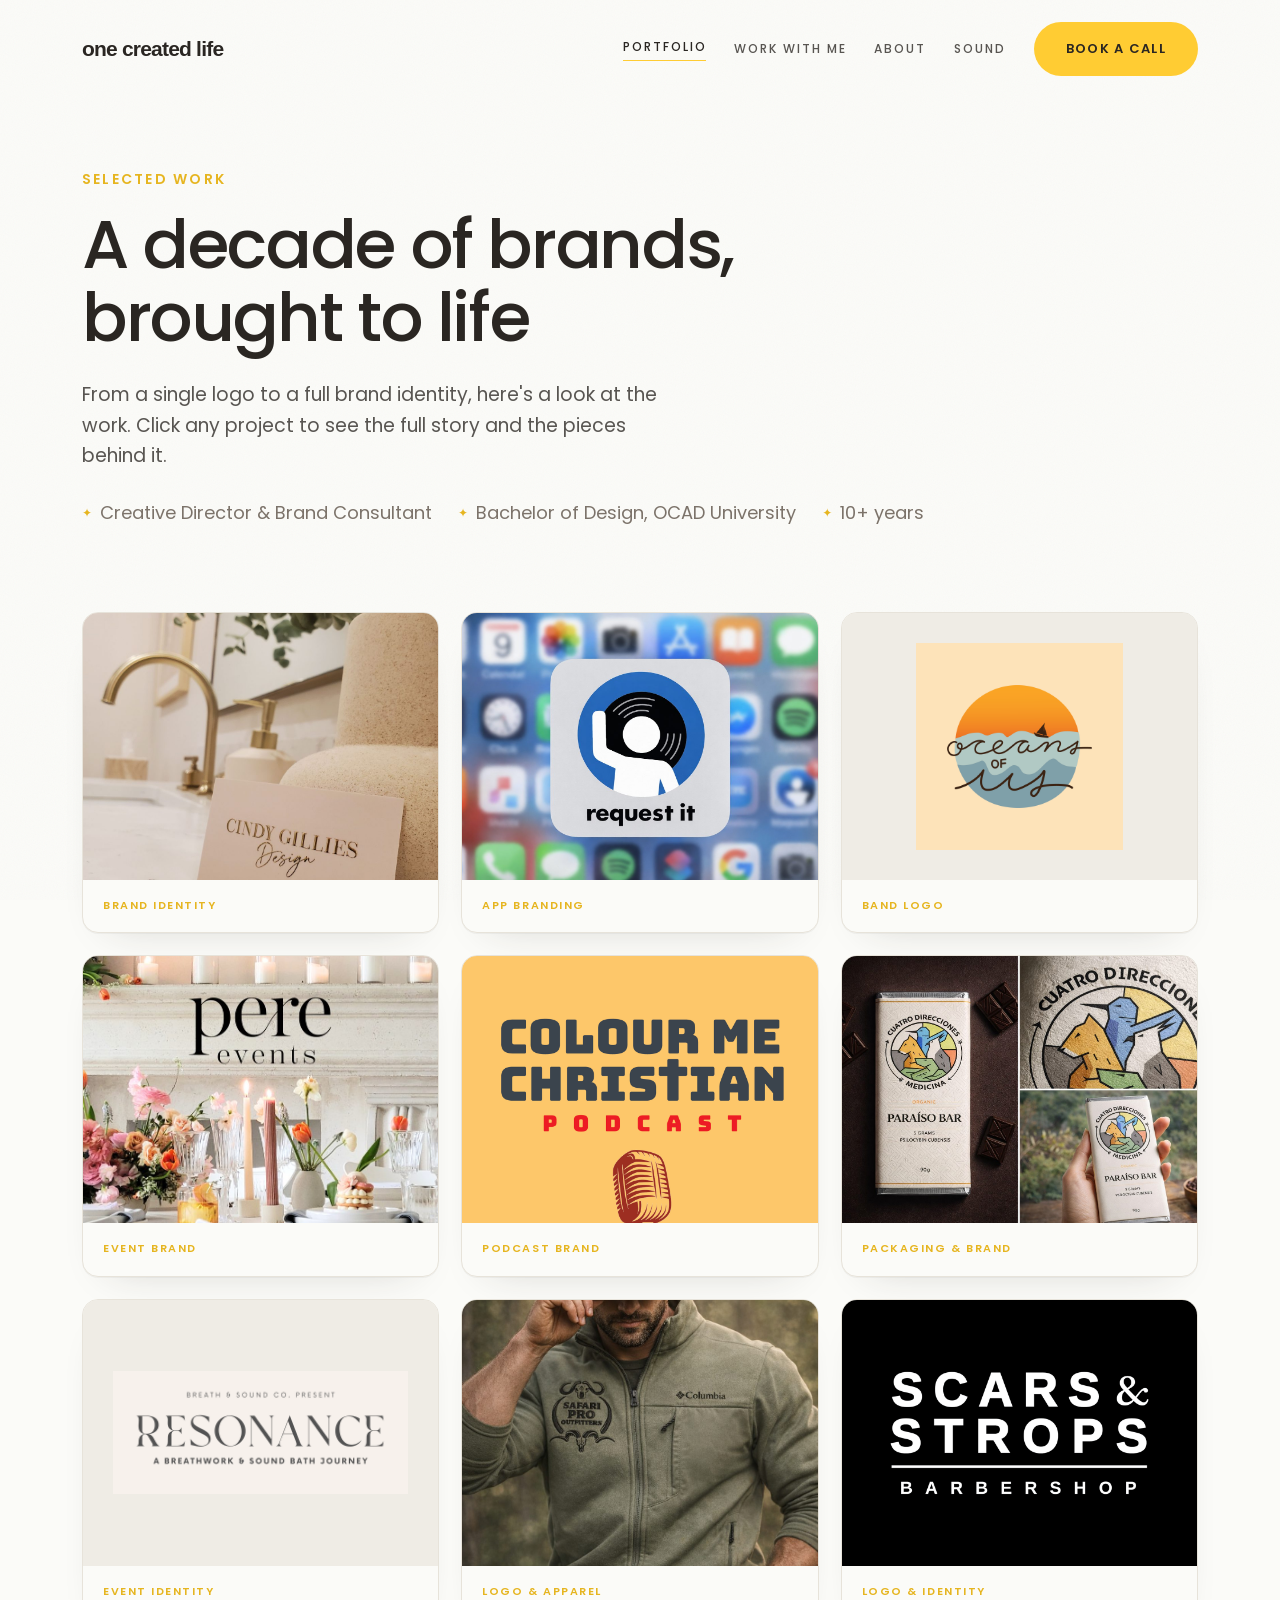
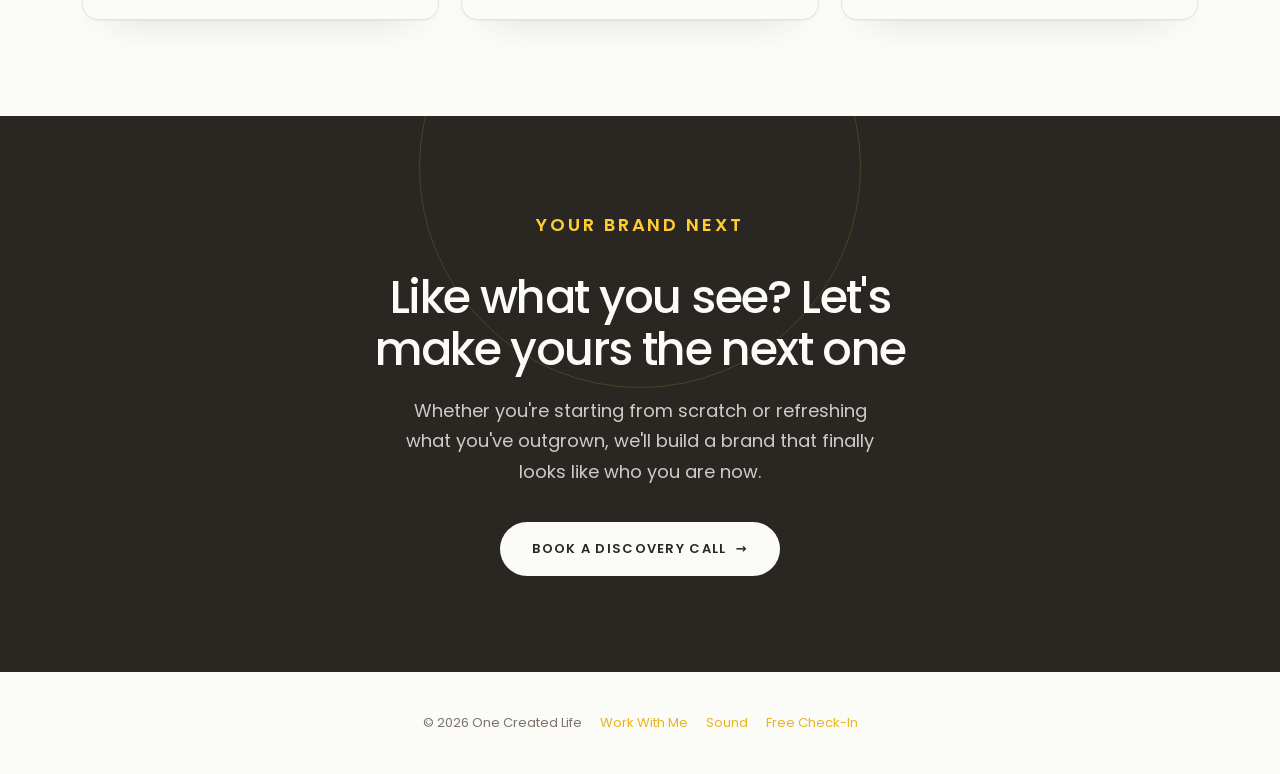
==== portfolio.html @ 9f770980 "Simplify portfolio project captions" ====
<!doctype html>
<html lang="en">
<head>
<meta charset="utf-8" />
<meta name="viewport" content="width=device-width, initial-scale=1" />
<title>Portfolio — One Created Life</title>
<meta name="description" content="Selected brand work by Ravenne Villanueva, Creative Director. Logos, packaging, and full brand identities brought to life." />
<link rel="preconnect" href="https://fonts.googleapis.com" />
<link rel="preconnect" href="https://fonts.gstatic.com" crossorigin />
<script>document.documentElement.classList.add('js');</script>
<style>
  :root{--bg:#fbfbf8;--bg-warm:#f6f3ec;--oatmeal:#e7e3da;--oatmeal-soft:#efece5;--ink:#2a2622;--ink-soft:rgba(42,38,34,.78);--ink-muted:#7c736a;--rule:#d8d3c9;--gold:#ffcc33;--gold-deep:#e6b520;--shadow-sm:0 1px 0 rgba(42,38,34,.04),0 18px 40px -28px rgba(42,38,34,.22);--shadow-lg:0 2px 0 rgba(42,38,34,.03),0 50px 90px -50px rgba(42,38,34,.40);--maxw:1180px}
  *{box-sizing:border-box}html{scroll-behavior:smooth}
  body{margin:0;background:var(--bg);color:var(--ink);font-family:'Quicksand',system-ui,sans-serif;line-height:1.7;font-size:17px;-webkit-font-smoothing:antialiased;overflow-x:hidden}
  ::selection{background:var(--gold);color:var(--ink)}
  a{color:inherit}img{max-width:100%;display:block}
  body::before{content:"";position:fixed;inset:0;z-index:1;pointer-events:none;opacity:.035;background-image:url("data:image/svg+xml,%3Csvg xmlns='http://www.w3.org/2000/svg' width='180' height='180'%3E%3Cfilter id='n'%3E%3CfeTurbulence type='fractalNoise' baseFrequency='0.9' numOctaves='3'/%3E%3C/filter%3E%3Crect width='100%25' height='100%25' filter='url(%23n)'/%3E%3C/svg%3E")}
  .shell{max-width:var(--maxw);margin:0 auto;padding:0 32px;position:relative;z-index:2}
  .eyebrow{font-family:'Quicksand',sans-serif;font-weight:600;font-size:13px;letter-spacing:.2em;text-transform:uppercase;color:var(--gold-deep);margin:0 0 18px}
  h1,h2{font-family:'Cormorant Garamond',Georgia,serif;font-weight:500;letter-spacing:-.005em;color:var(--ink)}
  h1{font-size:clamp(42px,6vw,76px);line-height:1.04;margin:0}
  h2{font-size:clamp(30px,4vw,46px);line-height:1.1;margin:0 0 18px}
  p{margin:0 0 18px}
  .lede{font-size:19px;color:var(--ink-soft);line-height:1.6;max-width:52ch}
  .btn{display:inline-flex;align-items:center;gap:9px;background:var(--gold);color:var(--ink);border:none;border-radius:999px;padding:16px 32px;font-family:'Quicksand',sans-serif;font-weight:600;font-size:13px;letter-spacing:.1em;text-transform:uppercase;text-decoration:none;cursor:pointer;transition:transform .3s,box-shadow .3s,background .3s}
  .btn:hover{background:var(--gold-deep);transform:translateY(-2px);box-shadow:0 16px 30px -12px rgba(230,181,32,.65)}
  .btn .arrow{transition:transform .3s}.btn:hover .arrow{transform:translateX(4px)}
  .btn-light{background:var(--bg);color:var(--ink)}.btn-light:hover{background:#fff}
  header.nav{position:fixed;top:0;left:0;right:0;z-index:50;transition:background .4s,box-shadow .4s,padding .4s;padding:22px 0}
  header.nav.scrolled{background:rgba(251,251,248,.82);backdrop-filter:blur(14px) saturate(1.1);box-shadow:0 1px 0 rgba(42,38,34,.06);padding:14px 0}
  .nav-inner{display:flex;align-items:center;justify-content:space-between;gap:24px}
  .brand{font-family:'Cormorant Garamond',serif;font-size:23px;font-weight:500;text-decoration:none;color:var(--ink);display:flex;align-items:center;gap:10px}
  .brand .dot{width:7px;height:7px;border-radius:50%;background:var(--gold)}
  .nav-links{display:flex;align-items:center;gap:28px}
  .nav-links a:not(.btn){font-size:12px;letter-spacing:.16em;text-transform:uppercase;font-weight:500;color:var(--ink-soft);text-decoration:none;transition:color .25s}
  .nav-links a:not(.btn):hover,.nav-links a.active{color:var(--ink)}
  .nav-links a.active{border-bottom:1.5px solid var(--gold);padding-bottom:3px}
  .nav-toggle{display:none}
  .p-hero{padding:170px 0 50px}
  .p-hero .meta{margin-top:26px;display:flex;gap:26px;flex-wrap:wrap;font-family:'Cormorant Garamond',serif;font-style:italic;font-size:18px;color:var(--ink-muted)}
  .p-hero .meta span{display:flex;align-items:center;gap:8px}
  .p-hero .meta span::before{content:"✦";color:var(--gold-deep);font-style:normal;font-size:12px}
  .work-wrap{padding:34px 0 96px}
  .work-grid{display:grid;grid-template-columns:repeat(3,1fr);gap:22px}
  .work-card{text-decoration:none;color:inherit;display:block;border-radius:16px;overflow:hidden;background:var(--bg);border:1px solid var(--oatmeal);box-shadow:var(--shadow-sm);transition:transform .4s ease,box-shadow .4s ease;position:relative}
  .work-card:hover{transform:translateY(-6px);box-shadow:var(--shadow-lg)}
  .wc-img{aspect-ratio:4/3;overflow:hidden;background:var(--oatmeal-soft)}
  .wc-img img{width:100%;height:100%;object-fit:cover;object-position:center;transition:transform .6s cubic-bezier(.2,.7,.2,1)}
  .work-card:hover .wc-img img{transform:scale(1.045)}
  .wc-img.contain img{object-fit:contain;padding:30px}
  .wc-view{position:absolute;top:14px;right:14px;background:var(--bg);color:var(--ink);font-size:10.5px;font-weight:700;letter-spacing:.12em;text-transform:uppercase;padding:7px 13px;border-radius:999px;opacity:0;transform:translateY(-6px);transition:all .3s ease;box-shadow:var(--shadow-sm);z-index:2}
  .work-card:hover .wc-view{opacity:1;transform:none}
  .wc-cap{padding:16px 20px 18px}
  .wc-cat{display:block;font-size:11px;letter-spacing:.14em;text-transform:uppercase;color:var(--gold-deep);font-weight:600}
  .p-cta{background:var(--ink);color:var(--bg);text-align:center;padding:96px 0;position:relative;overflow:hidden}
  .p-cta::after{content:"";position:absolute;width:440px;height:440px;border-radius:50%;border:1.5px solid rgba(255,204,51,.16);top:-170px;left:50%;transform:translateX(-50%)}
  .p-cta h2{color:var(--bg);max-width:18ch;margin:0 auto 20px}
  .p-cta .eyebrow{color:var(--gold)}
  .p-cta p{color:rgba(251,251,248,.78);max-width:44ch;margin:0 auto 34px;font-size:18px}
  footer{background:var(--bg);padding:40px 0;text-align:center}
  .foot-bottom{max-width:640px;margin:0 auto;font-size:13px;color:var(--ink-muted);display:flex;justify-content:center;gap:18px;flex-wrap:wrap}
  .foot-bottom a{color:var(--gold-deep);text-decoration:none}
  [data-reveal]{opacity:0;transform:translateY(24px);transition:opacity .7s cubic-bezier(.2,.7,.2,1),transform .7s cubic-bezier(.2,.7,.2,1)}
  html:not(.js) [data-reveal]{opacity:1;transform:none}
  [data-reveal].in{opacity:1;transform:none}
  @media (prefers-reduced-motion:reduce){[data-reveal]{opacity:1;transform:none;transition:none}}
  @media (max-width:920px){.work-grid{grid-template-columns:repeat(2,1fr)}}
  @media (max-width:680px){
    .shell{padding:0 22px}.p-hero{padding:130px 0 30px}
    .nav-links{position:fixed;inset:0 0 0 auto;width:min(78vw,320px);background:var(--bg);flex-direction:column;align-items:flex-start;justify-content:center;gap:24px;padding:40px;transform:translateX(100%);transition:transform .4s ease;box-shadow:var(--shadow-lg)}
    .nav-links.open{transform:none}
    .nav-toggle{display:flex;flex-direction:column;gap:5px;background:none;border:none;cursor:pointer;padding:6px;z-index:60}
    .nav-toggle span{width:24px;height:2px;background:var(--ink);border-radius:2px;transition:transform .3s,opacity .3s}
    .nav-toggle.open span:nth-child(1){transform:translateY(7px) rotate(45deg)}
    .nav-toggle.open span:nth-child(2){opacity:0}
    .nav-toggle.open span:nth-child(3){transform:translateY(-7px) rotate(-45deg)}
  }
  @media (max-width:520px){.work-grid{grid-template-columns:1fr}}
</style>
<link rel="stylesheet" href="assets/site-system.css?v=20261104-3" />
</head>
<body>

<header class="nav" id="nav">
  <div class="shell nav-inner">
    <a href="index.html" class="brand">one created life</a>
    <nav class="nav-links" id="navLinks">
      <a href="portfolio.html" class="active">Portfolio</a>
      <a href="index.html#work">Work With Me</a>
      <a href="index.html#about">About</a>
      <a href="sound.html">Sound</a>
      <a href="index.html#book" class="btn">Book a call</a>
    </nav>
    <button class="nav-toggle" id="navToggle" aria-label="Menu"><span></span><span></span><span></span></button>
  </div>
</header>

<section class="p-hero">
  <div class="shell">
    <p class="eyebrow" data-reveal>Selected work</p>
    <h1 data-reveal>A decade of brands,<br/>brought to life</h1>
    <p class="lede" data-reveal style="margin-top:26px;">From a single logo to a full brand identity, here's a look at the work. Click any project to see the full story and the pieces behind it.</p>
    <div class="meta" data-reveal>
      <span>Creative Director &amp; Brand Consultant</span>
      <span>Bachelor of Design, OCAD University</span>
      <span>10+ years</span>
    </div>
  </div>
</section>

<section class="work-wrap">
  <div class="shell">
    <div class="work-grid">

      <a class="work-card" data-reveal href="work/cindy-gillies.html">
        <div class="wc-img"><span class="wc-view">View →</span><img src="assets/work/cindy-gillies.jpg" alt="Cindy Gillies Design" loading="lazy" /></div>
        <div class="wc-cap"><span class="wc-cat">Brand Identity</span></div>
      </a>

      <a class="work-card" data-reveal href="work/request-it.html">
        <div class="wc-img"><span class="wc-view">View →</span><img src="assets/work/request-it.jpg" alt="Request It" loading="lazy" /></div>
        <div class="wc-cap"><span class="wc-cat">App Branding</span></div>
      </a>

      <a class="work-card" data-reveal href="work/oceans-of-us.html">
        <div class="wc-img contain"><span class="wc-view">View →</span><img src="assets/work/oceans-of-us.png" alt="Oceans of Us" loading="lazy" /></div>
        <div class="wc-cap"><span class="wc-cat">Band Logo</span></div>
      </a>

      <a class="work-card" data-reveal href="work/pere-events.html">
        <div class="wc-img"><span class="wc-view">View →</span><img src="assets/work/pere-events.jpg" alt="Pere Events" loading="lazy" /></div>
        <div class="wc-cap"><span class="wc-cat">Event Brand</span></div>
      </a>

      <a class="work-card" data-reveal href="work/colour-me-christian.html">
        <div class="wc-img"><span class="wc-view">View →</span><img src="assets/work/colour-me-christian.png" alt="Colour Me Christian" loading="lazy" /></div>
        <div class="wc-cap"><span class="wc-cat">Podcast Brand</span></div>
      </a>

      <a class="work-card" data-reveal href="work/cdm.html">
        <div class="wc-img"><span class="wc-view">View →</span><img src="assets/work/cdm.jpg" alt="Cuatro Direcciones Medicina" loading="lazy" /></div>
        <div class="wc-cap"><span class="wc-cat">Packaging &amp; Brand</span></div>
      </a>

      <a class="work-card" data-reveal href="work/resonance.html">
        <div class="wc-img contain"><span class="wc-view">View →</span><img src="assets/work/resonance.png" alt="Resonance" loading="lazy" /></div>
        <div class="wc-cap"><span class="wc-cat">Event Identity</span></div>
      </a>

      <a class="work-card" data-reveal href="work/safari-pro.html">
        <div class="wc-img"><span class="wc-view">View →</span><img src="assets/work/safari-pro.jpg" alt="Safari Pro Outfitters" loading="lazy" /></div>
        <div class="wc-cap"><span class="wc-cat">Logo &amp; Apparel</span></div>
      </a>

      <a class="work-card" data-reveal href="work/scars-strops.html">
        <div class="wc-img"><span class="wc-view">View →</span><img src="assets/work/scars-strops.png" alt="Scars &amp; Strops Barbershop" loading="lazy" /></div>
        <div class="wc-cap"><span class="wc-cat">Logo &amp; Identity</span></div>
      </a>

    </div>
  </div>
</section>

<section class="p-cta">
  <div class="shell" style="position:relative; z-index:2;">
    <p class="eyebrow" data-reveal>Your brand next</p>
    <h2 data-reveal>Like what you see? Let's make yours the next one</h2>
    <p data-reveal>Whether you're starting from scratch or refreshing what you've outgrown, we'll build a brand that finally looks like who you are now.</p>
    <div data-reveal><a href="index.html#book" class="btn btn-light">Book a discovery call <span class="arrow">→</span></a></div>
  </div>
</section>

<footer>
  <div class="shell">
    <div class="foot-bottom">
      <span>© 2026 One Created Life</span>
      <a href="index.html#work">Work With Me</a>
      <a href="sound.html">Sound</a>
      <a href="quiz.html">Free Check-In</a>
    </div>
  </div>
</footer>

<script>
  const nav=document.getElementById('nav');
  const onScroll=()=>nav.classList.toggle('scrolled', window.scrollY>24);
  onScroll(); window.addEventListener('scroll',onScroll,{passive:true});
  const toggle=document.getElementById('navToggle'), links=document.getElementById('navLinks');
  toggle.addEventListener('click',()=>{ toggle.classList.toggle('open'); links.classList.toggle('open'); });
  const io=new IntersectionObserver((es)=>{es.forEach(e=>{if(e.isIntersecting){e.target.classList.add('in');io.unobserve(e.target);}});},{threshold:0.08,rootMargin:'0px 0px -40px 0px'});
  document.querySelectorAll('[data-reveal]').forEach(el=>io.observe(el));
</script>
</body>
</html>
---- assets/site-system.css ----
@import url('https://fonts.googleapis.com/css2?family=Poppins:wght@300;400;500;600;700&display=swap');

:root {
  --site-font: 'Poppins', 'Avenir Next', system-ui, sans-serif;
}

body,
button,
input,
textarea,
select {
  font-family: var(--site-font);
}

/* Keep line endings polished across responsive layouts. */
p,
li,
blockquote,
figcaption {
  text-wrap: pretty;
  text-wrap-style: pretty;
}

h1,
h2,
h3,
h4,
.eyebrow,
.q-text,
.r-headline,
.cta-headline,
.cs-cta h2,
.cs-next a,
.p-hero .meta,
.s-photo .ph,
.s-band .cap {
  text-wrap: balance;
  text-wrap-style: balance;
}

.brand,
.btn {
  text-wrap: nowrap;
}

h1,
h2,
h3,
h4,
.brand,
.wc-name,
.q-text,
.r-headline,
.cta-headline,
.cs-next a,
.cs-cta h2,
footer .tag,
.p-hero .meta,
.s-photo .ph,
.s-band .cap {
  font-family: var(--site-font);
  font-style: normal;
}

h1,
h2,
h3,
.q-text,
.r-headline,
.cta-headline,
.cs-cta h2 {
  font-weight: 500;
  letter-spacing: -0.035em;
}

.brand {
  font-family: -apple-system, BlinkMacSystemFont, 'Segoe UI', sans-serif;
  font-size: 21px;
  font-weight: 600;
  letter-spacing: -0.8px;
  text-transform: lowercase;
}

.eyebrow,
.q-num,
.r-arch,
.r-rec .label,
.cta-eyebrow {
  font-family: var(--site-font);
  font-style: normal;
  font-size: 14px;
  font-weight: 600;
  letter-spacing: 0.16em;
  line-height: 1.4;
  text-transform: uppercase;
}

.btn,
.answer {
  font-family: var(--site-font);
}

.p-hero h1,
.s-hero h1 {
  font-size: clamp(38px, 5.4vw, 68px);
  line-height: 1.08;
}

.p-cta h2,
.s-cta h2,
.cs-cta h2 {
  font-size: clamp(30px, 4vw, 46px);
  line-height: 1.14;
}

.cs h1 {
  font-size: clamp(36px, 5vw, 64px);
  line-height: 1.08;
}

.q-text {
  font-size: clamp(24px, 3.2vw, 32px);
  line-height: 1.3;
}

.r-headline {
  font-size: clamp(30px, 4.6vw, 44px);
  line-height: 1.16;
}

@media (max-width: 680px) {
  .brand {
    font-size: 21px;
  }

  .cs-next {
    flex-direction: column;
    align-items: stretch;
    gap: 18px;
  }

  .cs-next a,
  .cs-next a.nx {
    width: 100%;
    max-width: 100%;
  }

  .cs-next a.nx {
    text-align: right;
  }

  .eyebrow,
  .q-num,
  .r-arch,
  .r-rec .label,
  .cta-eyebrow {
    font-size: 13px;
  }
}
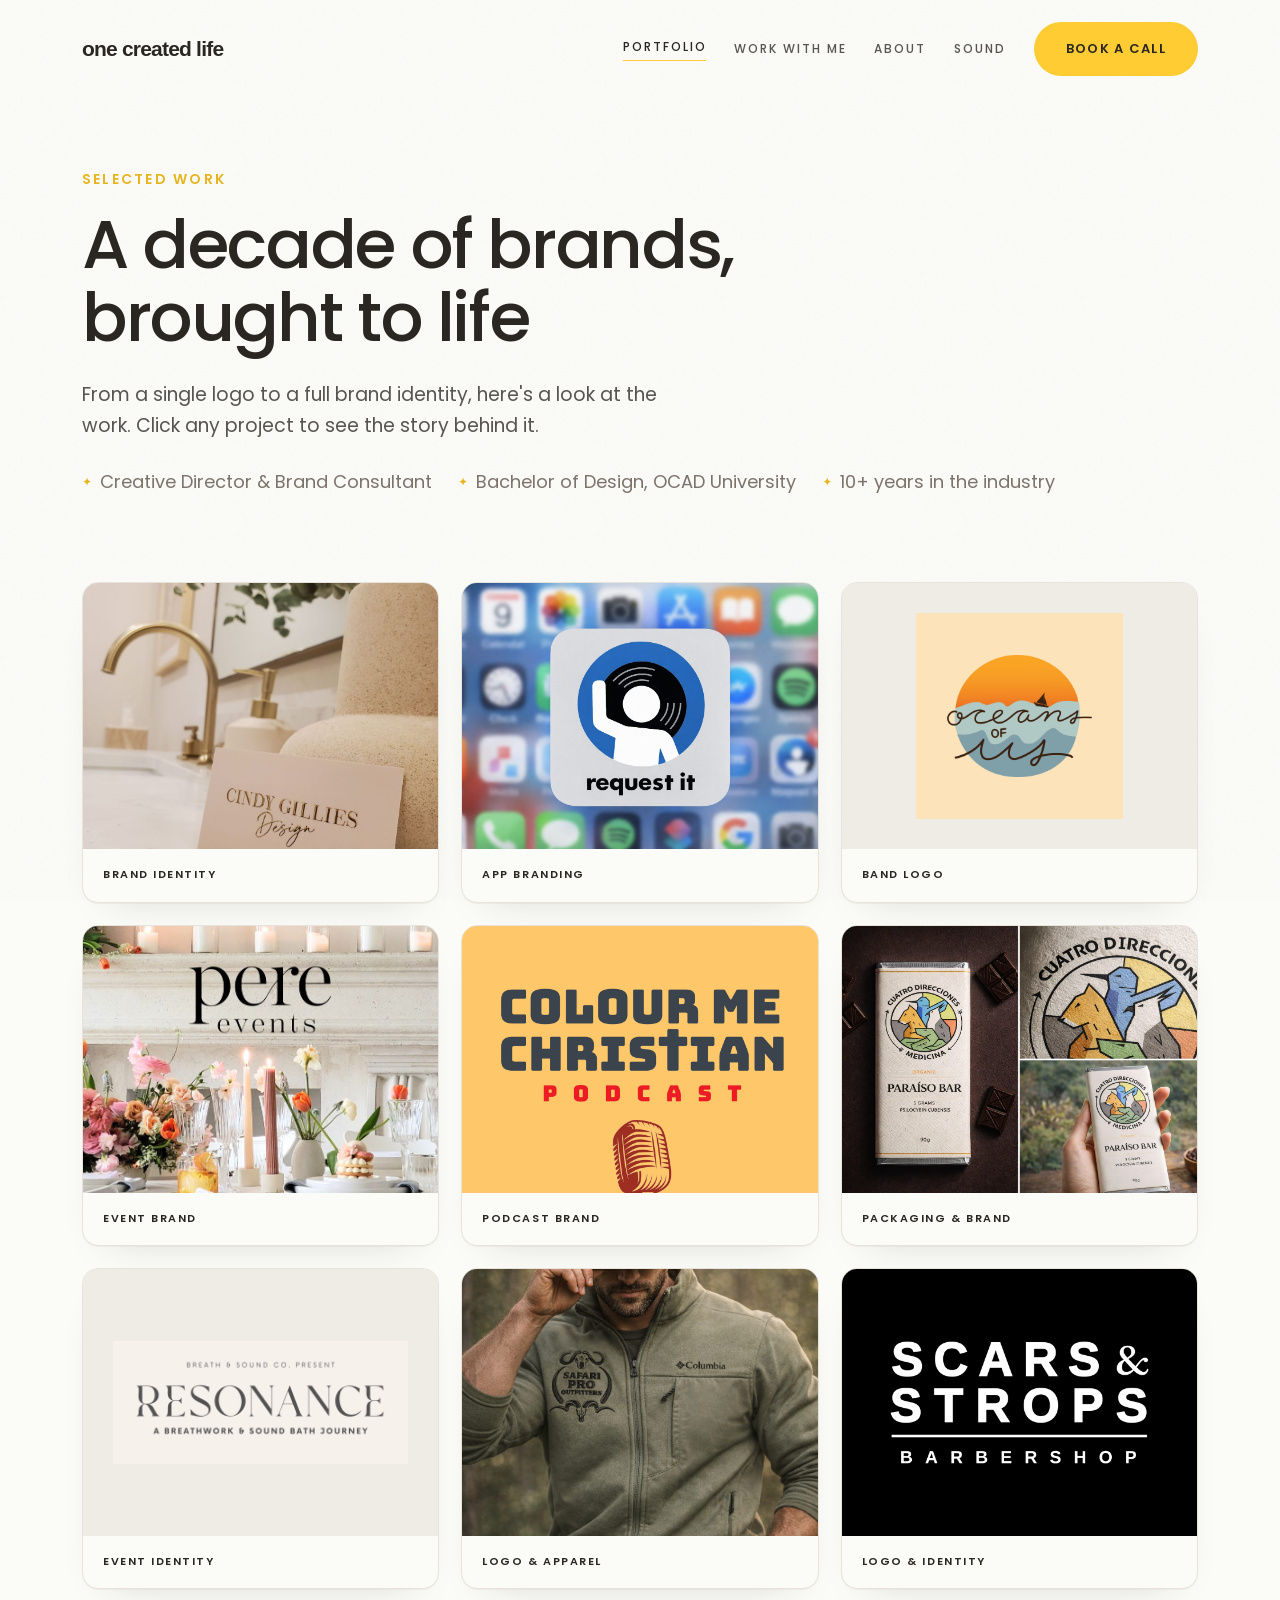
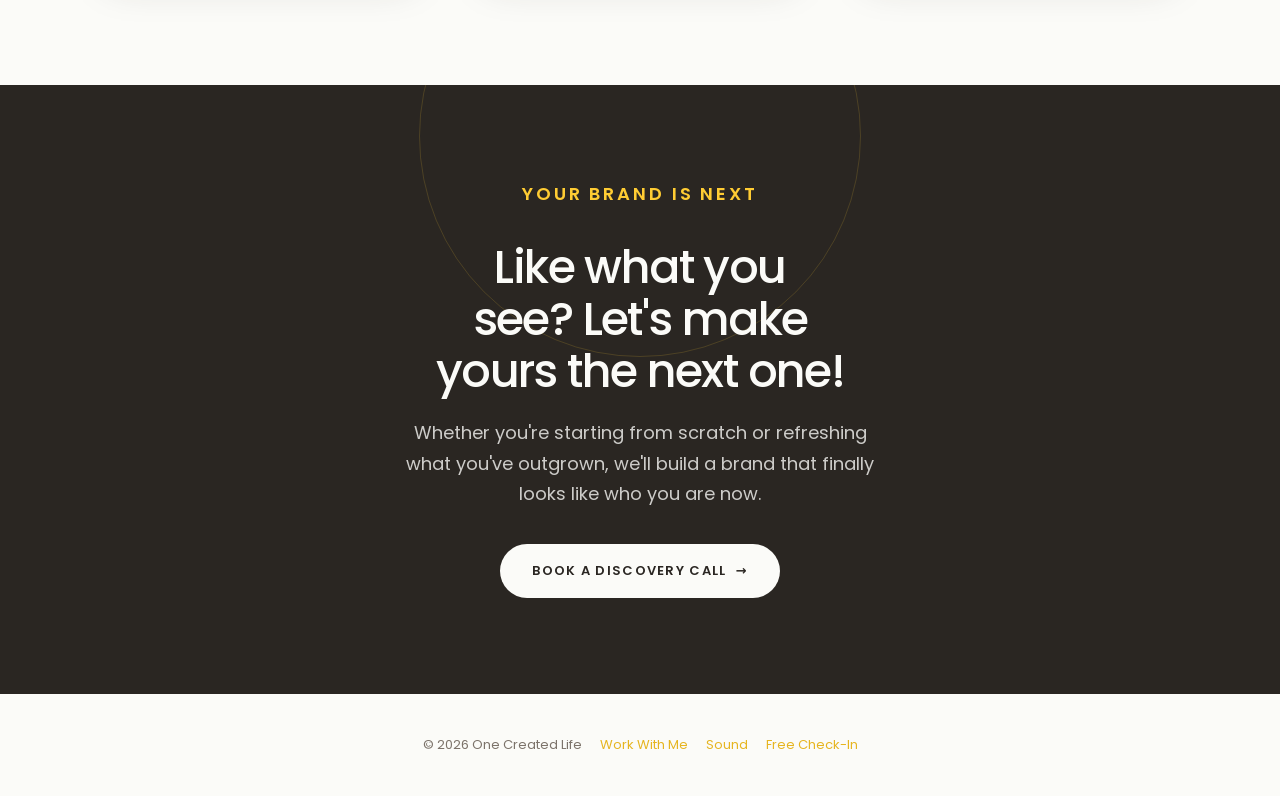
==== commit fee9544c: "Refine portfolio labels and closing copy" ====
--- a/portfolio.html
+++ b/portfolio.html
@@ -51,7 +51,7 @@
   .wc-view{position:absolute;top:14px;right:14px;background:var(--bg);color:var(--ink);font-size:10.5px;font-weight:700;letter-spacing:.12em;text-transform:uppercase;padding:7px 13px;border-radius:999px;opacity:0;transform:translateY(-6px);transition:all .3s ease;box-shadow:var(--shadow-sm);z-index:2}
   .work-card:hover .wc-view{opacity:1;transform:none}
   .wc-cap{padding:16px 20px 18px}
-  .wc-cat{display:block;font-size:11px;letter-spacing:.14em;text-transform:uppercase;color:var(--gold-deep);font-weight:600}
+  .wc-cat{display:block;font-size:11px;letter-spacing:.14em;text-transform:uppercase;color:var(--ink);font-weight:600}
   .p-cta{background:var(--ink);color:var(--bg);text-align:center;padding:96px 0;position:relative;overflow:hidden}
   .p-cta::after{content:"";position:absolute;width:440px;height:440px;border-radius:50%;border:1.5px solid rgba(255,204,51,.16);top:-170px;left:50%;transform:translateX(-50%)}
   .p-cta h2{color:var(--bg);max-width:18ch;margin:0 auto 20px}
@@ -99,11 +99,11 @@
   <div class="shell">
     <p class="eyebrow" data-reveal>Selected work</p>
     <h1 data-reveal>A decade of brands,<br/>brought to life</h1>
-    <p class="lede" data-reveal style="margin-top:26px;">From a single logo to a full brand identity, here's a look at the work. Click any project to see the full story and the pieces behind it.</p>
+    <p class="lede" data-reveal style="margin-top:26px;">From a single logo to a full brand identity, here's a look at the work. Click any project to see the story behind it.</p>
     <div class="meta" data-reveal>
       <span>Creative Director &amp; Brand Consultant</span>
       <span>Bachelor of Design, OCAD University</span>
-      <span>10+ years</span>
+      <span>10+ years in the industry</span>
     </div>
   </div>
 </section>
@@ -163,8 +163,8 @@
 
 <section class="p-cta">
   <div class="shell" style="position:relative; z-index:2;">
-    <p class="eyebrow" data-reveal>Your brand next</p>
-    <h2 data-reveal>Like what you see? Let's make yours the next one</h2>
+    <p class="eyebrow" data-reveal>Your brand is next</p>
+    <h2 data-reveal>Like what you see? Let's make yours the next one!</h2>
     <p data-reveal>Whether you're starting from scratch or refreshing what you've outgrown, we'll build a brand that finally looks like who you are now.</p>
     <div data-reveal><a href="index.html#book" class="btn btn-light">Book a discovery call <span class="arrow">→</span></a></div>
   </div>
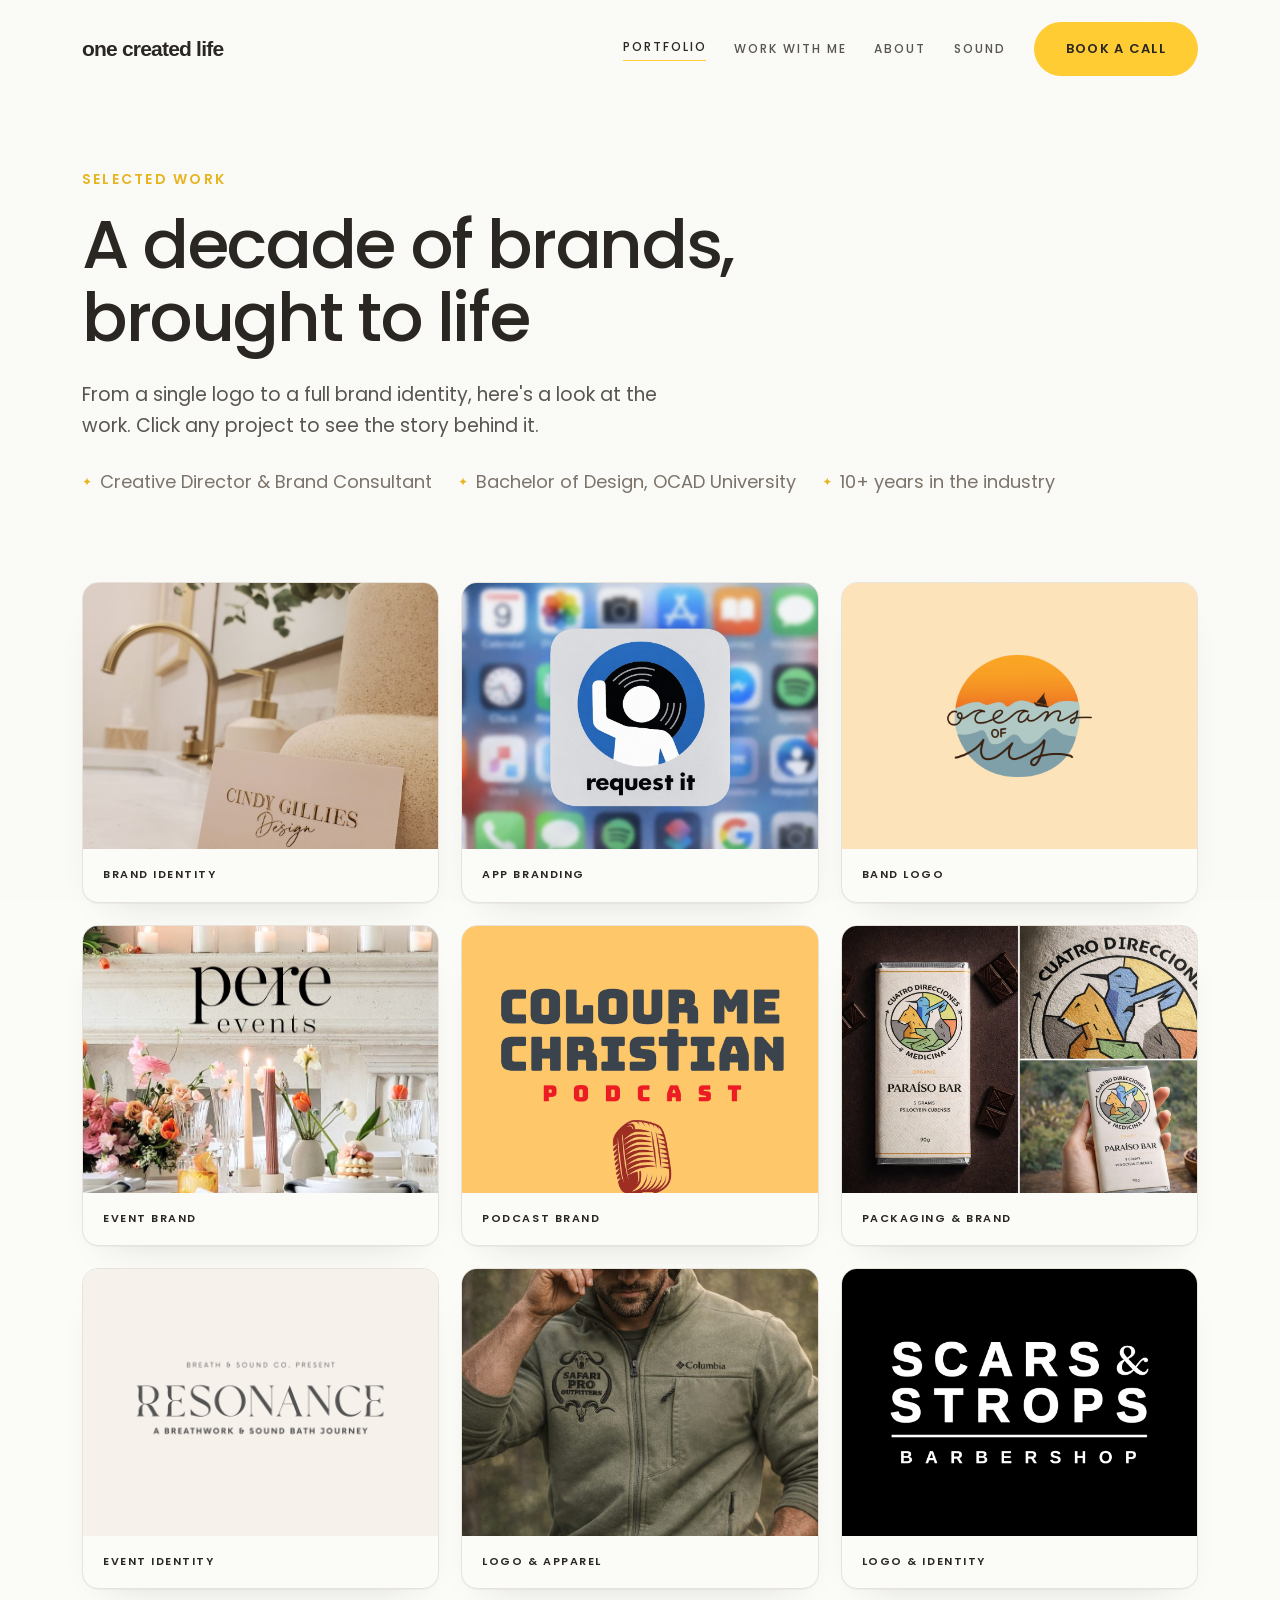
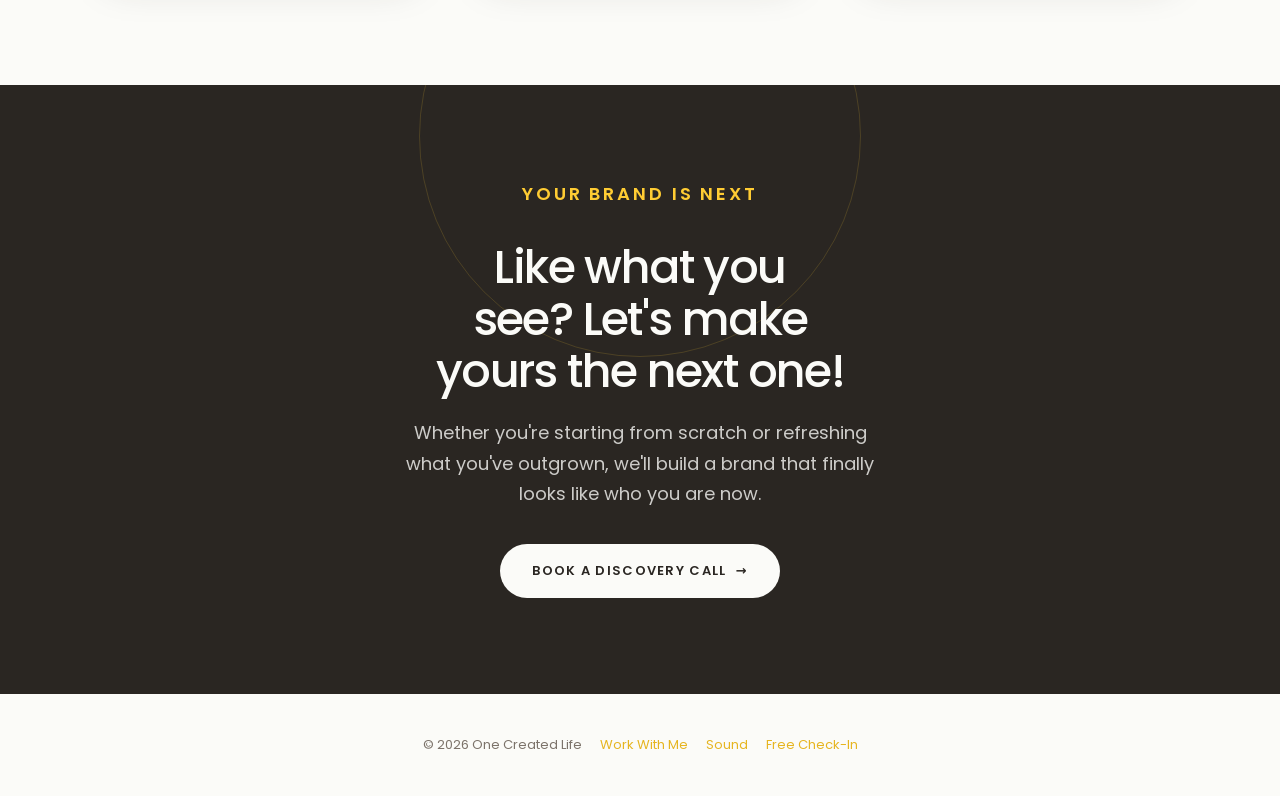
==== commit e434ba81: "Colour-match portfolio artwork backgrounds" ====
--- a/portfolio.html
+++ b/portfolio.html
@@ -48,6 +48,8 @@
   .wc-img img{width:100%;height:100%;object-fit:cover;object-position:center;transition:transform .6s cubic-bezier(.2,.7,.2,1)}
   .work-card:hover .wc-img img{transform:scale(1.045)}
   .wc-img.contain img{object-fit:contain;padding:30px}
+  .wc-img.oceans{background:#fde3b9}
+  .wc-img.resonance{background:#f7f1ec}
   .wc-view{position:absolute;top:14px;right:14px;background:var(--bg);color:var(--ink);font-size:10.5px;font-weight:700;letter-spacing:.12em;text-transform:uppercase;padding:7px 13px;border-radius:999px;opacity:0;transform:translateY(-6px);transition:all .3s ease;box-shadow:var(--shadow-sm);z-index:2}
   .work-card:hover .wc-view{opacity:1;transform:none}
   .wc-cap{padding:16px 20px 18px}
@@ -123,7 +125,7 @@
       </a>
 
       <a class="work-card" data-reveal href="work/oceans-of-us.html">
-        <div class="wc-img contain"><span class="wc-view">View →</span><img src="assets/work/oceans-of-us.png" alt="Oceans of Us" loading="lazy" /></div>
+        <div class="wc-img contain oceans"><span class="wc-view">View →</span><img src="assets/work/oceans-of-us.png" alt="Oceans of Us" loading="lazy" /></div>
         <div class="wc-cap"><span class="wc-cat">Band Logo</span></div>
       </a>
 
@@ -143,7 +145,7 @@
       </a>
 
       <a class="work-card" data-reveal href="work/resonance.html">
-        <div class="wc-img contain"><span class="wc-view">View →</span><img src="assets/work/resonance.png" alt="Resonance" loading="lazy" /></div>
+        <div class="wc-img contain resonance"><span class="wc-view">View →</span><img src="assets/work/resonance.png" alt="Resonance" loading="lazy" /></div>
         <div class="wc-cap"><span class="wc-cat">Event Identity</span></div>
       </a>
 
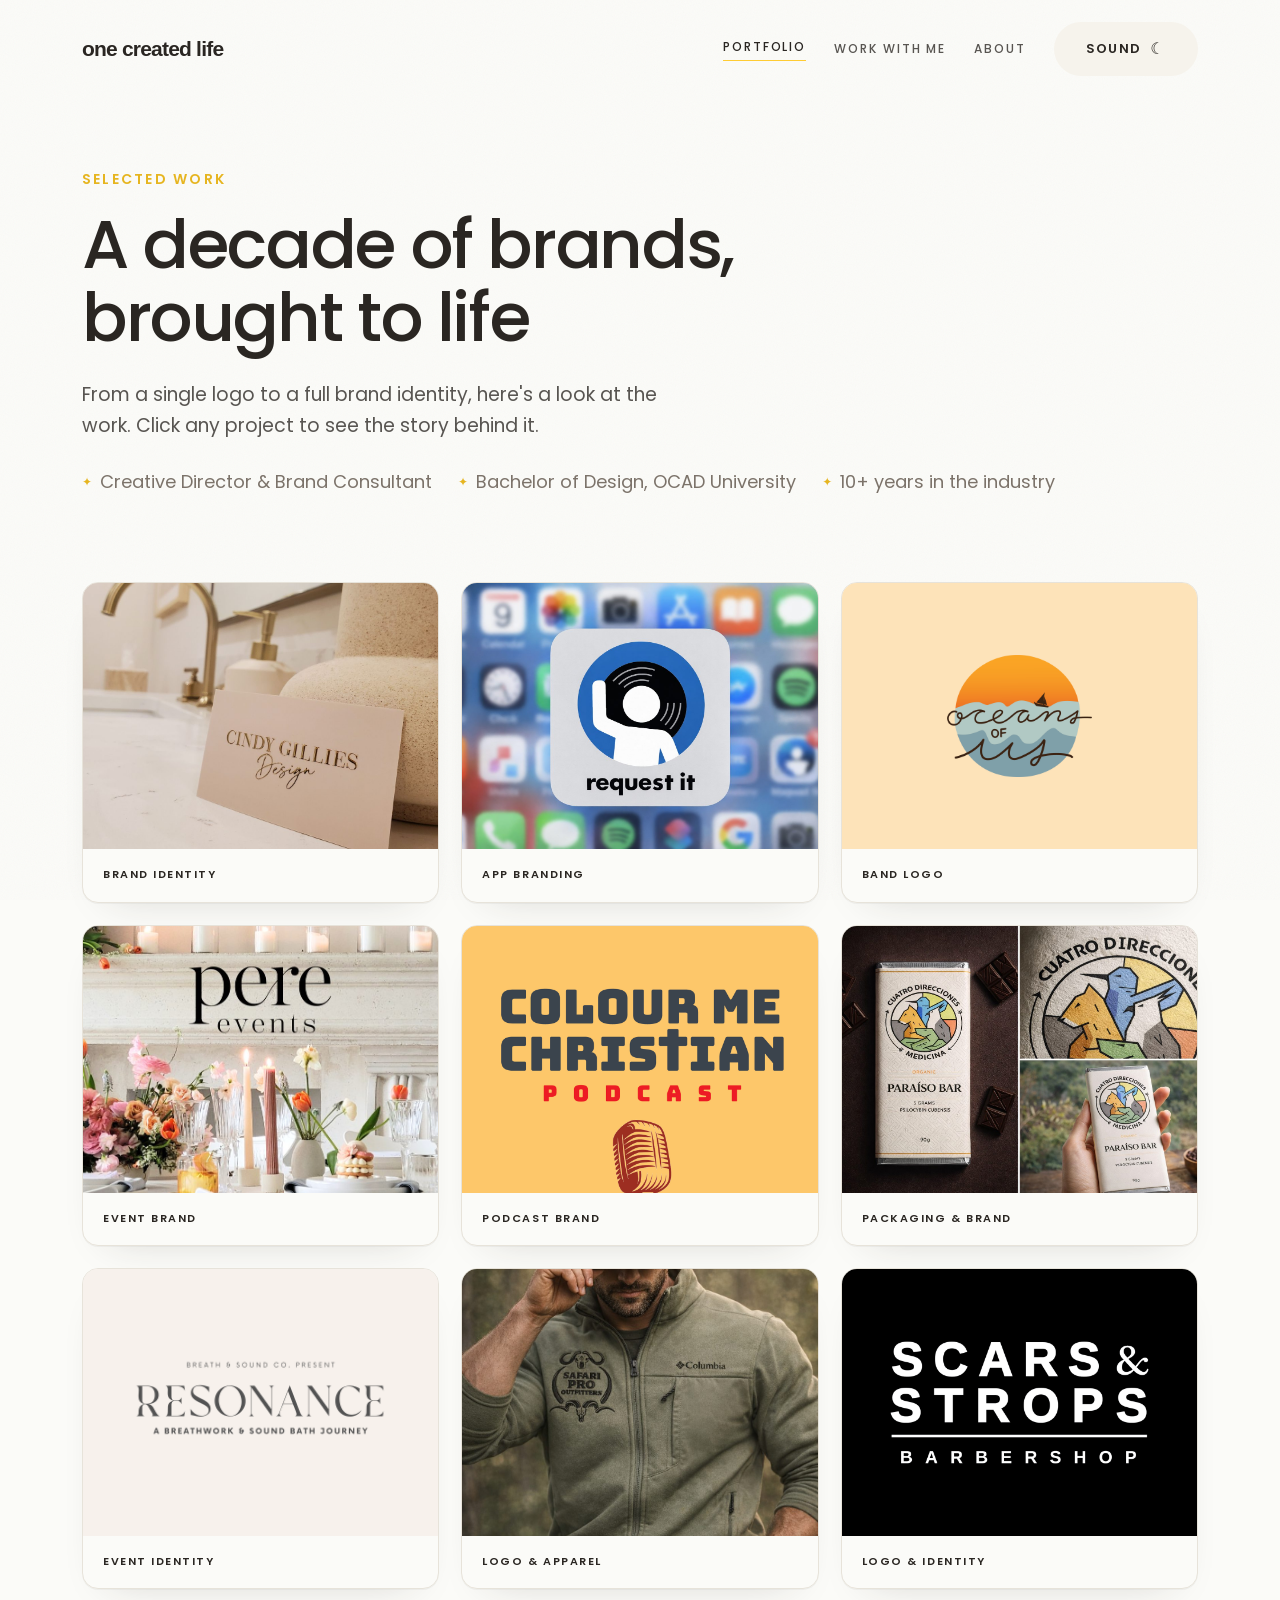
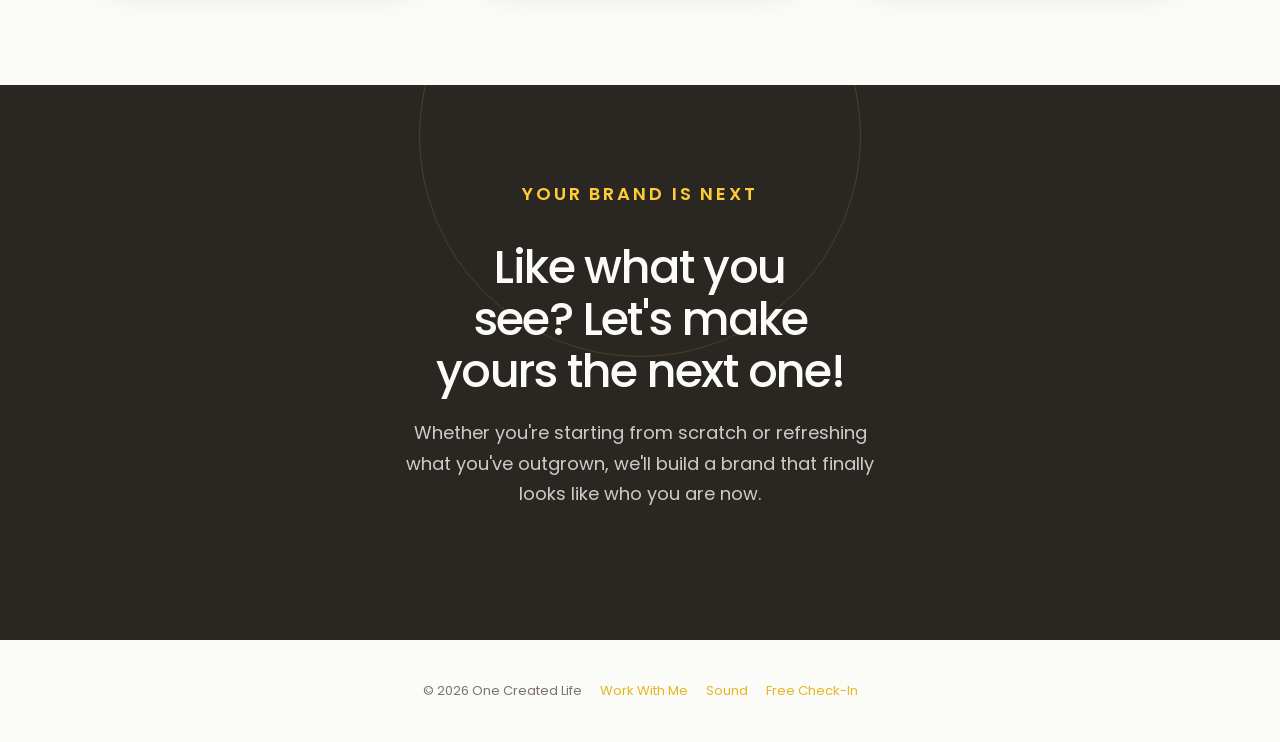
==== commit d5ba5e4a: "Refine testimonials navigation and footer" ====
--- a/portfolio.html
+++ b/portfolio.html
@@ -46,6 +46,7 @@
   .work-card:hover{transform:translateY(-6px);box-shadow:var(--shadow-lg)}
   .wc-img{aspect-ratio:4/3;overflow:hidden;background:var(--oatmeal-soft)}
   .wc-img img{width:100%;height:100%;object-fit:cover;object-position:center;transition:transform .6s cubic-bezier(.2,.7,.2,1)}
+  .wc-img.cindy img{object-position:center 78%}
   .work-card:hover .wc-img img{transform:scale(1.045)}
   .wc-img.contain img{object-fit:contain;padding:30px}
   .wc-img.oceans{background:#fde3b9}
@@ -90,8 +91,7 @@
       <a href="portfolio.html" class="active">Portfolio</a>
       <a href="index.html#work">Work With Me</a>
       <a href="index.html#about">About</a>
-      <a href="sound.html">Sound</a>
-      <a href="index.html#book" class="btn">Book a call</a>
+      <a href="sound.html" class="btn btn-sound">Sound <span class="sound-moon" aria-hidden="true">☾</span></a>
     </nav>
     <button class="nav-toggle" id="navToggle" aria-label="Menu"><span></span><span></span><span></span></button>
   </div>
@@ -115,7 +115,7 @@
     <div class="work-grid">
 
       <a class="work-card" data-reveal href="work/cindy-gillies.html">
-        <div class="wc-img"><span class="wc-view">View →</span><img src="assets/work/cindy-gillies.jpg" alt="Cindy Gillies Design" loading="lazy" /></div>
+        <div class="wc-img cindy"><span class="wc-view">View →</span><img src="assets/work/cindy-gillies.jpg" alt="Cindy Gillies Design" loading="lazy" /></div>
         <div class="wc-cap"><span class="wc-cat">Brand Identity</span></div>
       </a>
 
@@ -168,7 +168,6 @@
     <p class="eyebrow" data-reveal>Your brand is next</p>
     <h2 data-reveal>Like what you see? Let's make yours the next one!</h2>
     <p data-reveal>Whether you're starting from scratch or refreshing what you've outgrown, we'll build a brand that finally looks like who you are now.</p>
-    <div data-reveal><a href="index.html#book" class="btn btn-light">Book a discovery call <span class="arrow">→</span></a></div>
   </div>
 </section>
 
--- a/assets/site-system.css
+++ b/assets/site-system.css
@@ -100,6 +100,22 @@
   font-family: var(--site-font);
 }
 
+.btn.btn-sound {
+  background: var(--bg-warm);
+  color: var(--ink);
+  border-color: var(--oatmeal);
+}
+
+.btn.btn-sound:hover {
+  background: var(--oatmeal);
+  box-shadow: 0 14px 28px -18px rgba(42, 38, 34, 0.3);
+}
+
+.sound-moon {
+  font-size: 16px;
+  line-height: 1;
+}
+
 .p-hero h1,
 .s-hero h1 {
   font-size: clamp(38px, 5.4vw, 68px);
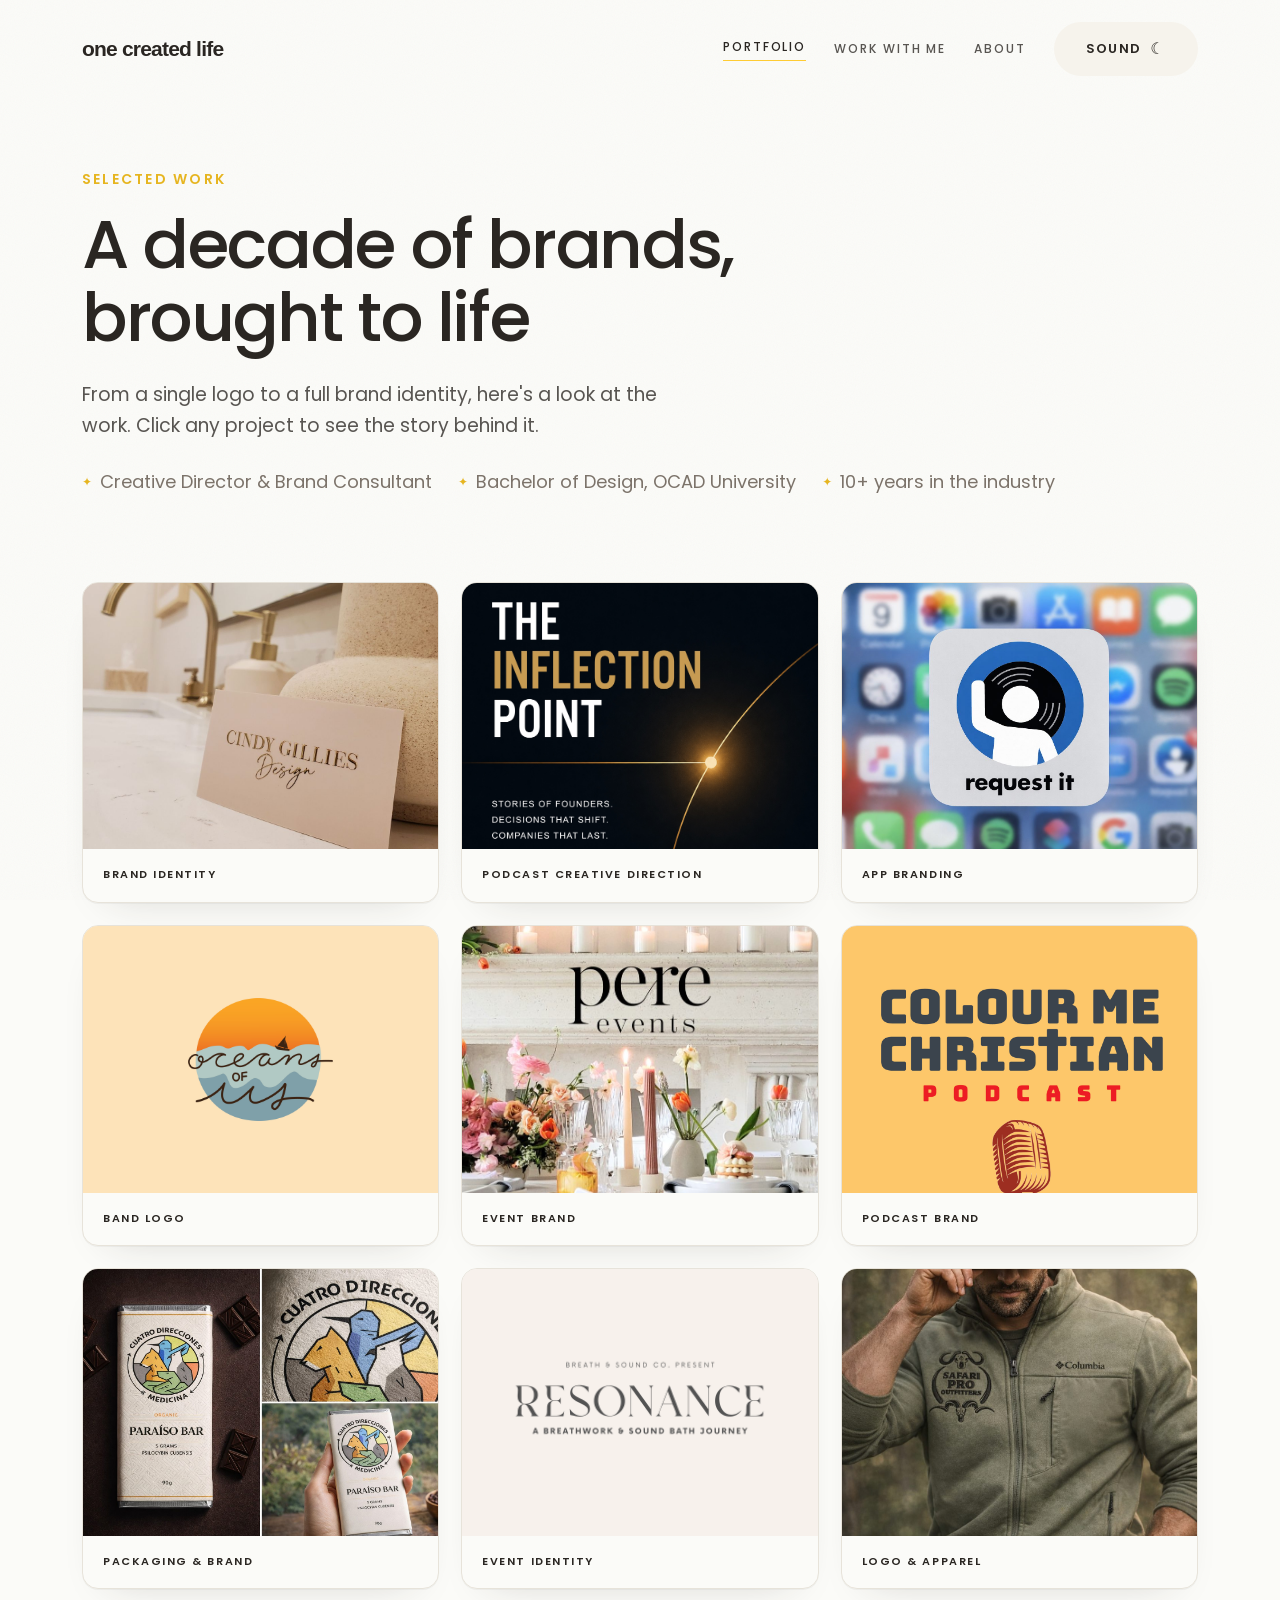
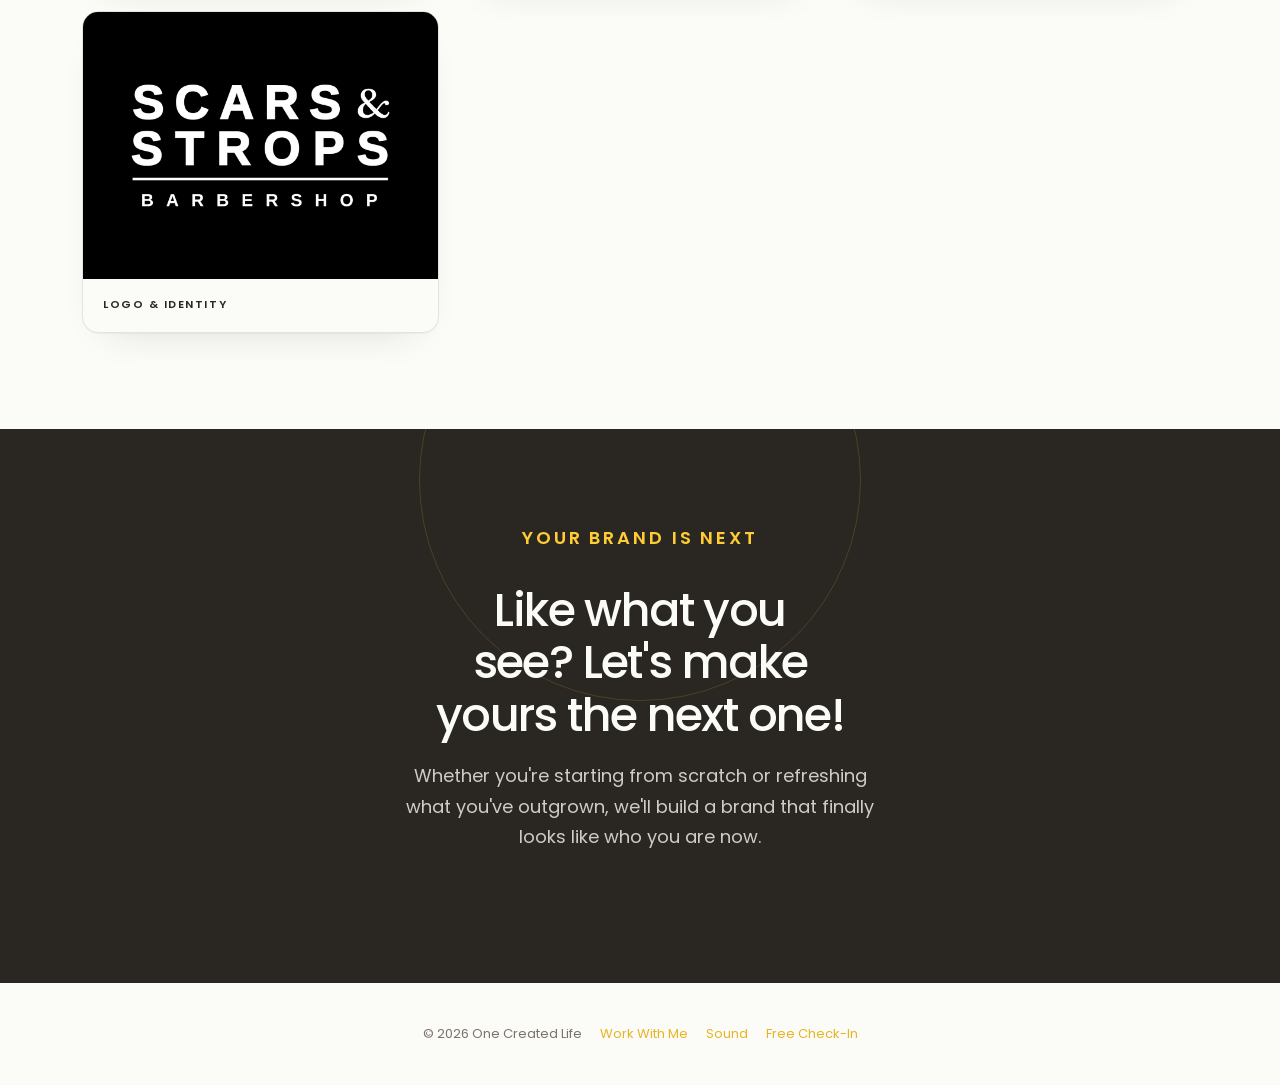
==== commit d485ed1f: "Add Inflection Point portfolio case study" ====
--- a/portfolio.html
+++ b/portfolio.html
@@ -47,6 +47,7 @@
   .wc-img{aspect-ratio:4/3;overflow:hidden;background:var(--oatmeal-soft)}
   .wc-img img{width:100%;height:100%;object-fit:cover;object-position:center;transition:transform .6s cubic-bezier(.2,.7,.2,1)}
   .wc-img.cindy img{object-position:center 78%}
+  .wc-img.inflection{background:#050e15}
   .work-card:hover .wc-img img{transform:scale(1.045)}
   .wc-img.contain img{object-fit:contain;padding:30px}
   .wc-img.oceans{background:#fde3b9}
@@ -119,6 +120,11 @@
         <div class="wc-cap"><span class="wc-cat">Brand Identity</span></div>
       </a>
 
+      <a class="work-card" data-reveal href="work/the-inflection-point.html">
+        <div class="wc-img inflection"><span class="wc-view">View →</span><img src="assets/work/the-inflection-point/cover.jpg" alt="The Inflection Point podcast" loading="lazy" /></div>
+        <div class="wc-cap"><span class="wc-cat">Podcast Creative Direction</span></div>
+      </a>
+
       <a class="work-card" data-reveal href="work/request-it.html">
         <div class="wc-img"><span class="wc-view">View →</span><img src="assets/work/request-it.jpg" alt="Request It" loading="lazy" /></div>
         <div class="wc-cap"><span class="wc-cat">App Branding</span></div>
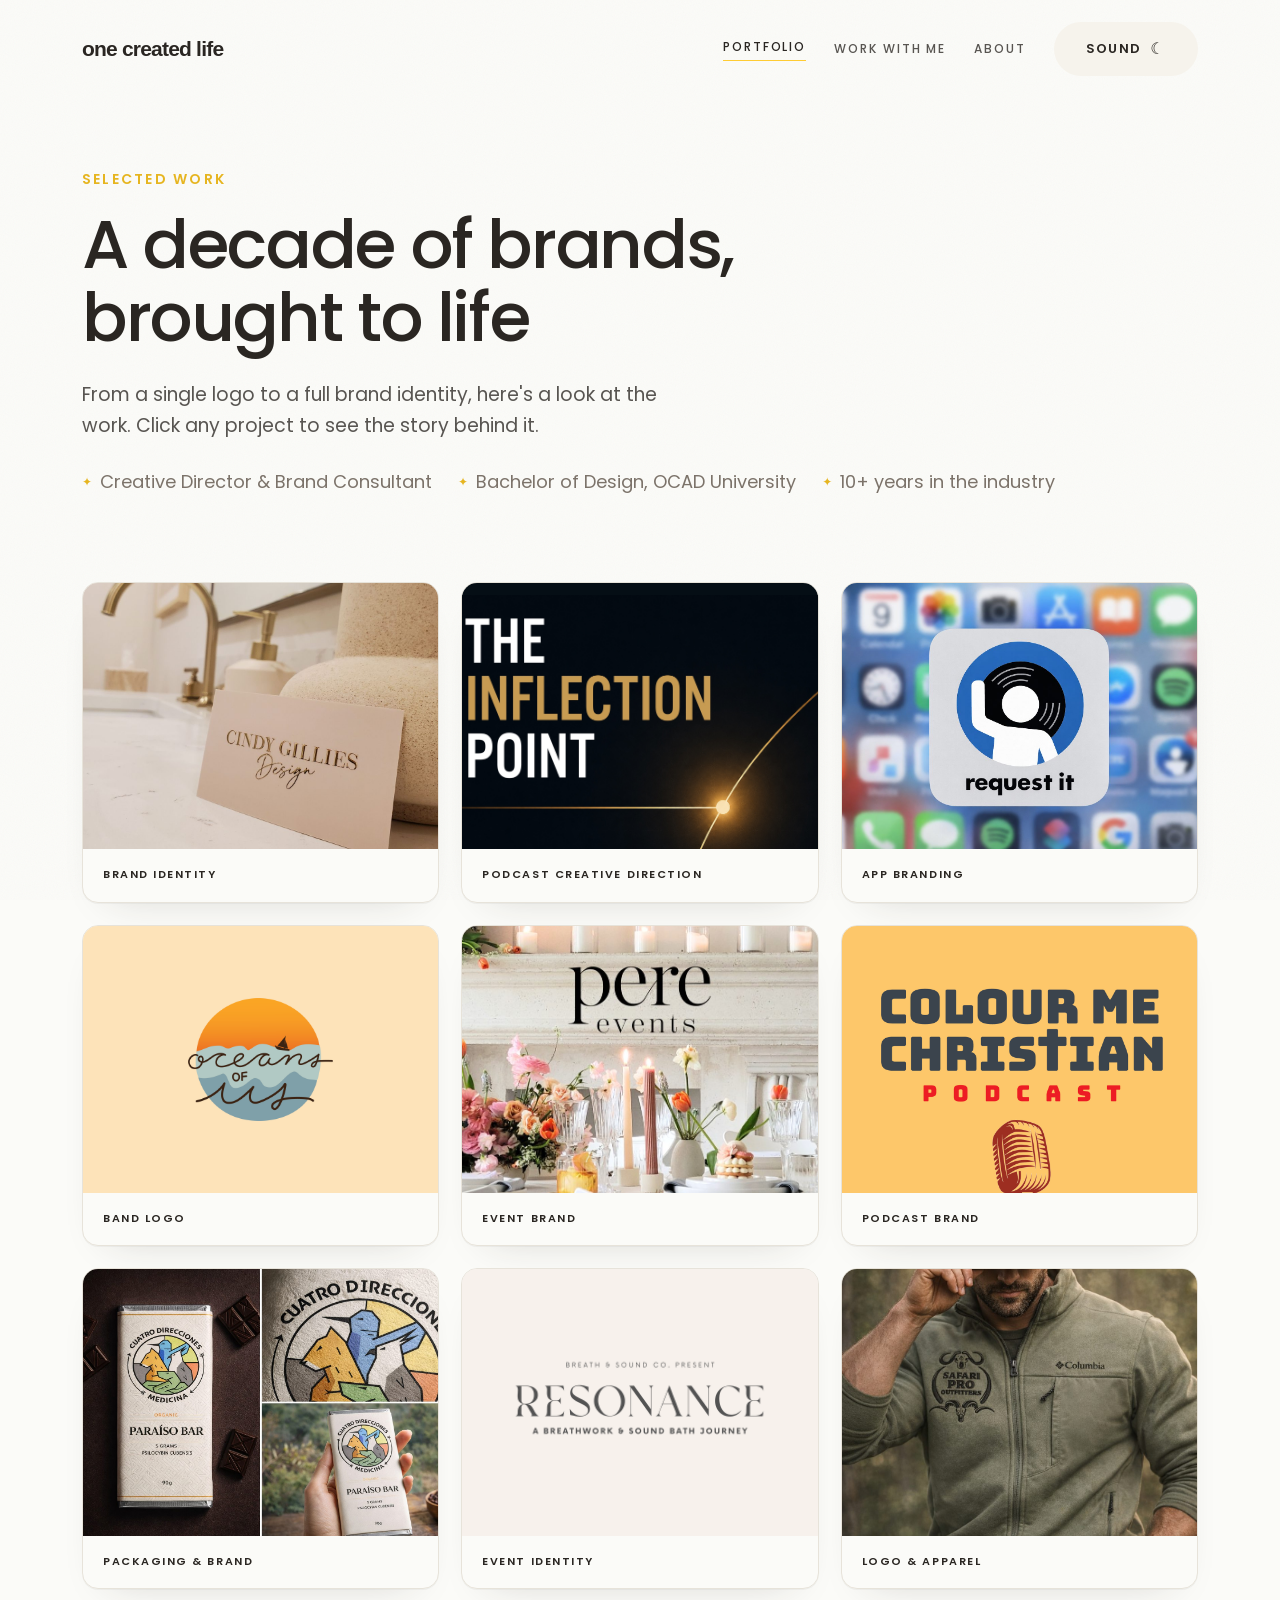
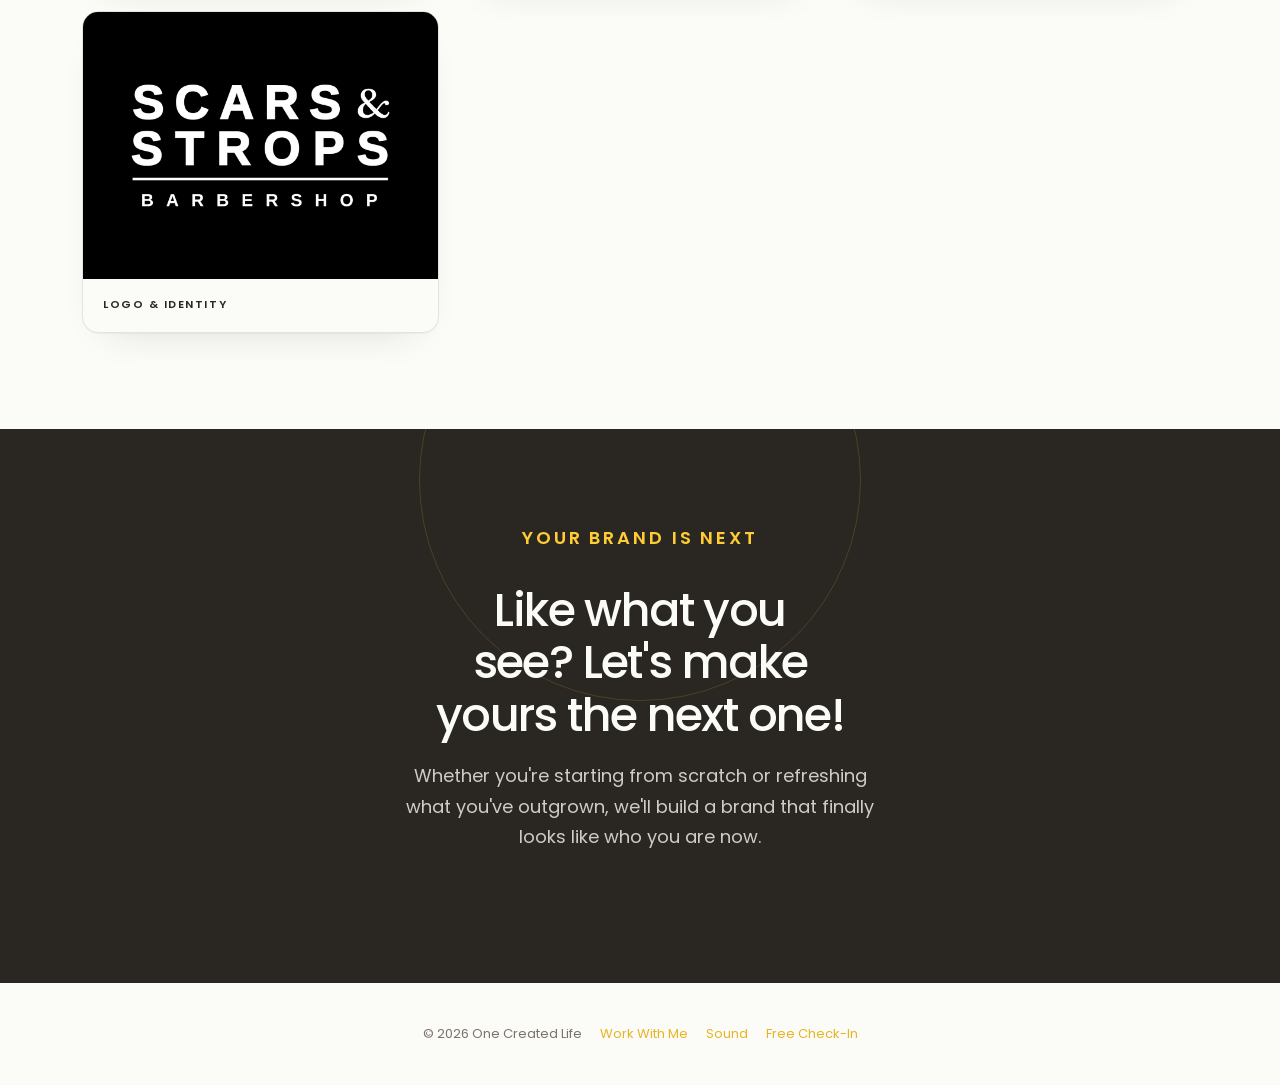
==== commit 9d0f2b5f: "Refine Inflection Point portfolio cover" ====
--- a/portfolio.html
+++ b/portfolio.html
@@ -48,7 +48,9 @@
   .wc-img img{width:100%;height:100%;object-fit:cover;object-position:center;transition:transform .6s cubic-bezier(.2,.7,.2,1)}
   .wc-img.cindy img{object-position:center 78%}
   .wc-img.inflection{background:#050e15}
+  .wc-img.inflection img{object-position:center;transform:translateY(36px) scale(1.18)}
   .work-card:hover .wc-img img{transform:scale(1.045)}
+  .work-card:hover .wc-img.inflection img{transform:translateY(36px) scale(1.22)}
   .wc-img.contain img{object-fit:contain;padding:30px}
   .wc-img.oceans{background:#fde3b9}
   .wc-img.resonance{background:#f7f1ec}
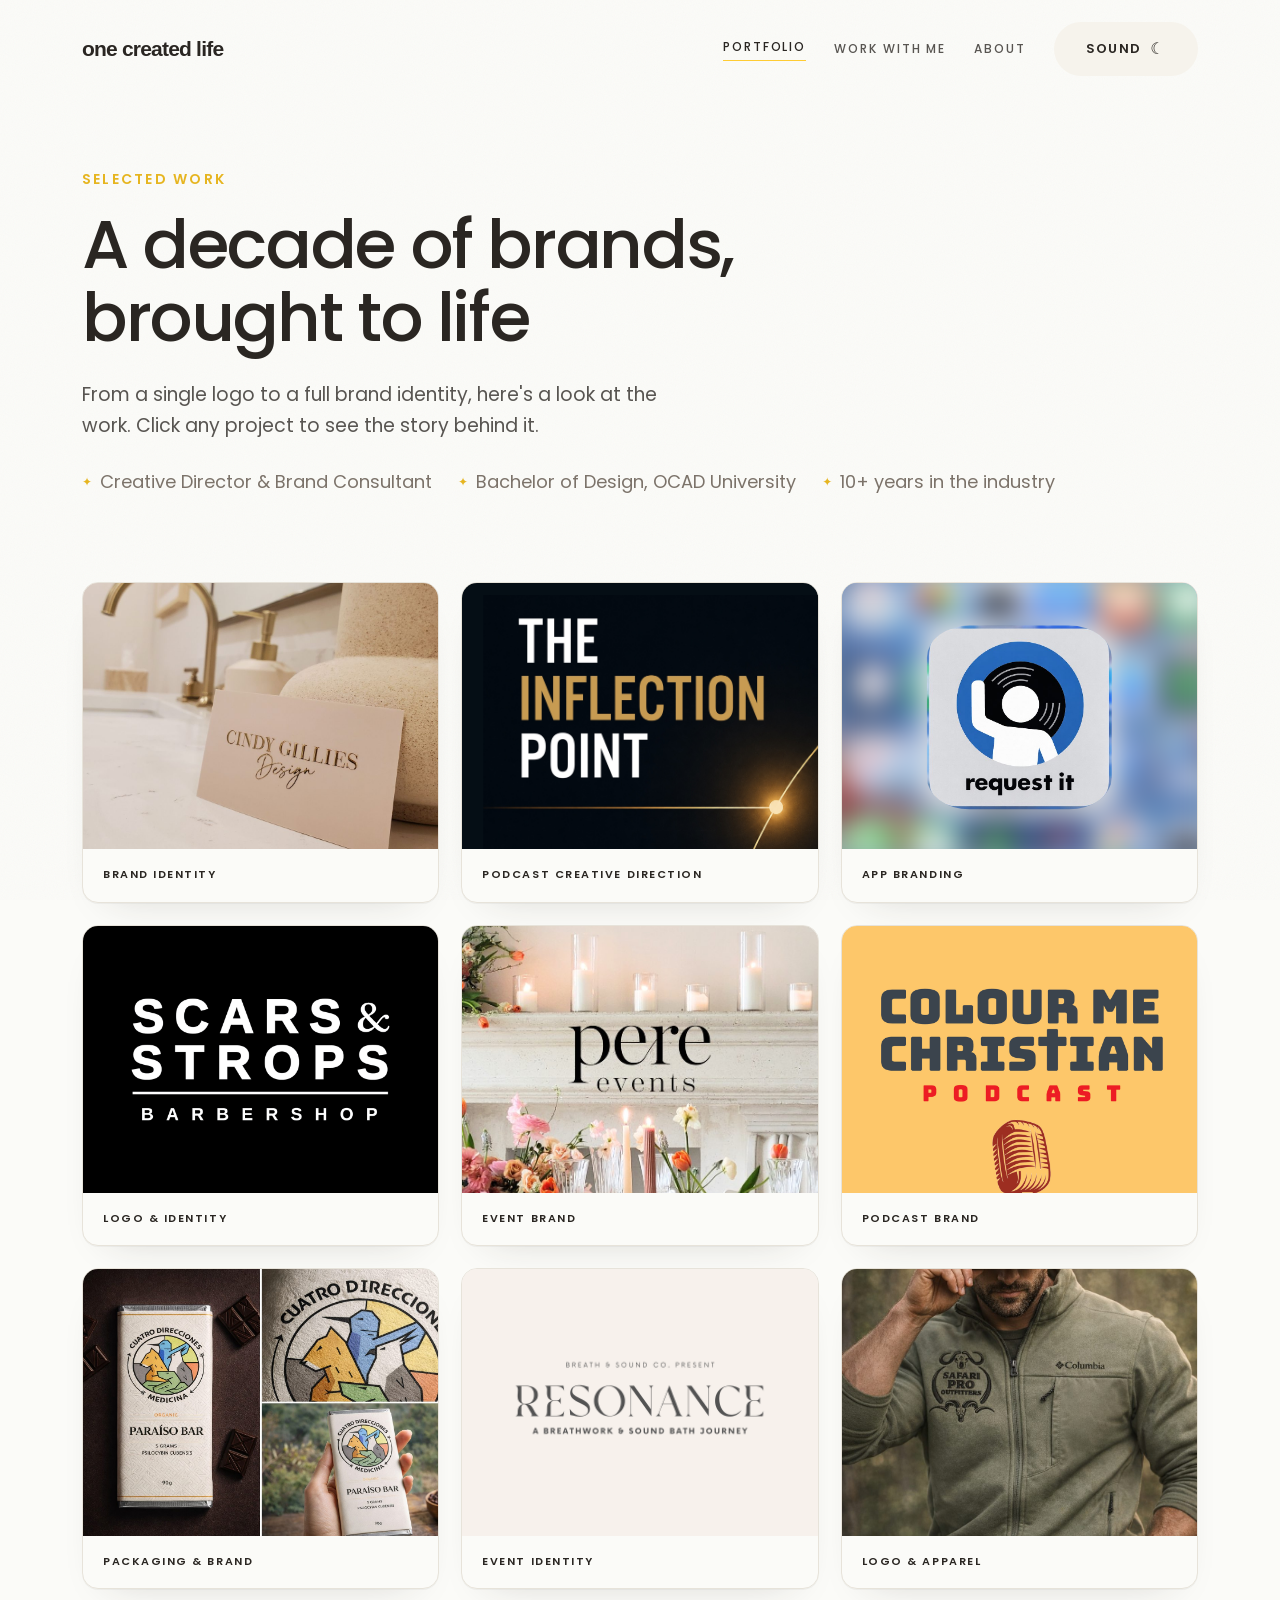
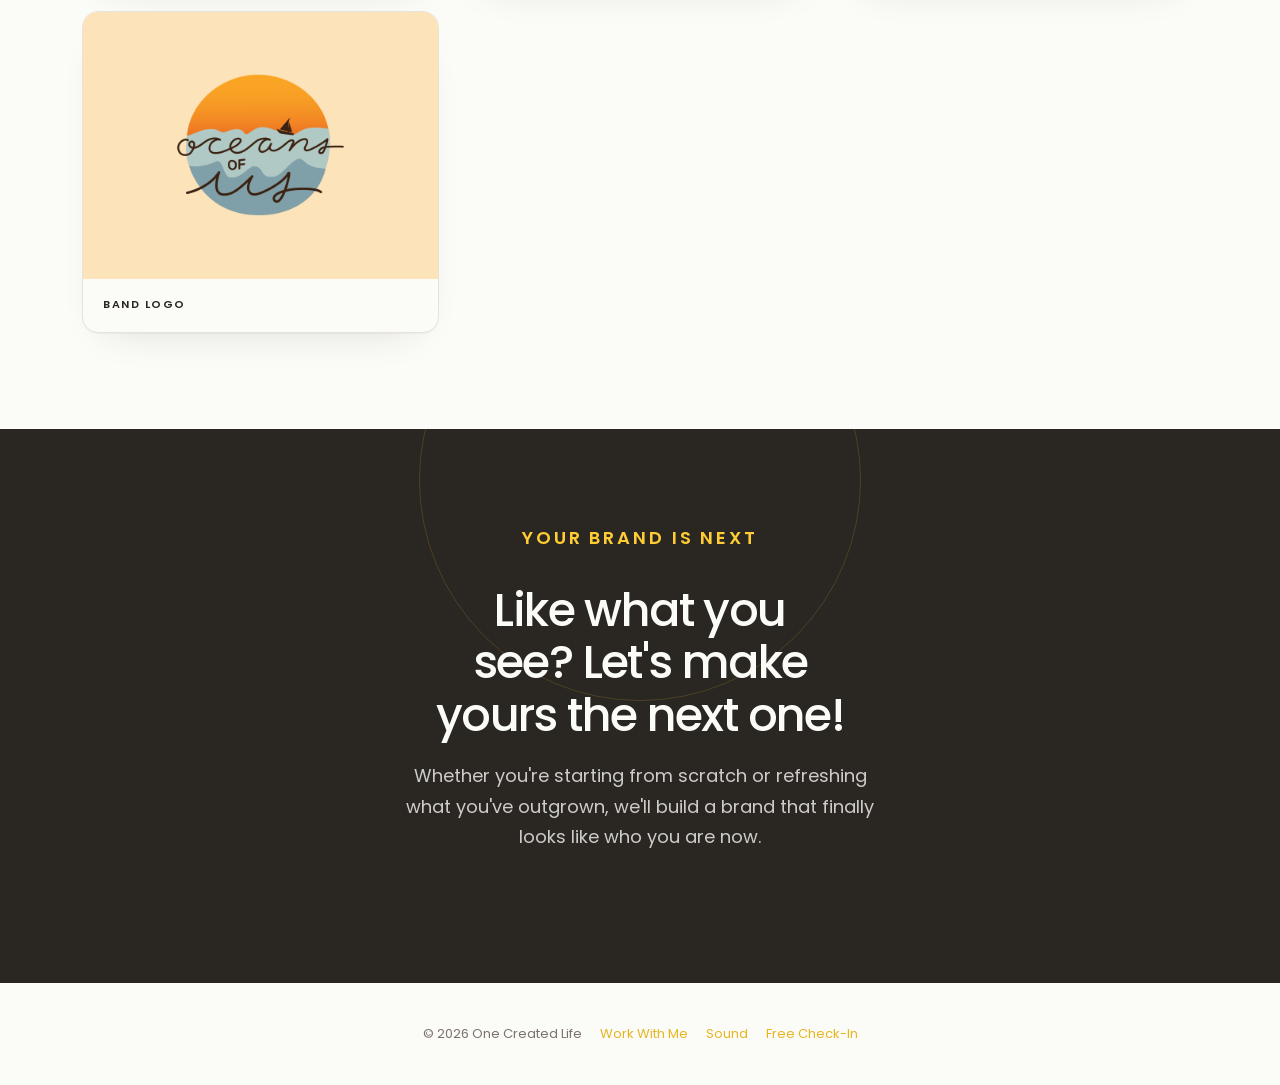
==== commit abe3185b: "Refine portfolio card compositions" ====
--- a/portfolio.html
+++ b/portfolio.html
@@ -48,11 +48,20 @@
   .wc-img img{width:100%;height:100%;object-fit:cover;object-position:center;transition:transform .6s cubic-bezier(.2,.7,.2,1)}
   .wc-img.cindy img{object-position:center 78%}
   .wc-img.inflection{background:#050e15}
-  .wc-img.inflection img{object-position:center;transform:translateY(36px) scale(1.18)}
+  .wc-img.inflection img{object-position:center;transform:translate(15%,36px) scale(1.18)}
+  .wc-img.pere img{object-position:center 34%}
+  .wc-img.request{position:relative;background:#8ba7c7}
+  .wc-img.request img{position:absolute;inset:0}
+  .wc-img.request .request-bg{filter:blur(12px);transform:scale(1.08)}
+  .wc-img.request .request-focus{clip-path:inset(16% 24% 15% 24% round 12%)}
   .work-card:hover .wc-img img{transform:scale(1.045)}
-  .work-card:hover .wc-img.inflection img{transform:translateY(36px) scale(1.22)}
+  .work-card:hover .wc-img.inflection img{transform:translate(15%,36px) scale(1.22)}
+  .work-card:hover .wc-img.request .request-bg{filter:blur(12px);transform:scale(1.12)}
+  .work-card:hover .wc-img.request .request-focus{transform:none}
   .wc-img.contain img{object-fit:contain;padding:30px}
   .wc-img.oceans{background:#fde3b9}
+  .wc-img.oceans img{transform:scale(1.15)}
+  .work-card:hover .wc-img.oceans img{transform:scale(1.19)}
   .wc-img.resonance{background:#f7f1ec}
   .wc-view{position:absolute;top:14px;right:14px;background:var(--bg);color:var(--ink);font-size:10.5px;font-weight:700;letter-spacing:.12em;text-transform:uppercase;padding:7px 13px;border-radius:999px;opacity:0;transform:translateY(-6px);transition:all .3s ease;box-shadow:var(--shadow-sm);z-index:2}
   .work-card:hover .wc-view{opacity:1;transform:none}
@@ -128,43 +137,43 @@
       </a>
 
       <a class="work-card" data-reveal href="work/request-it.html">
-        <div class="wc-img"><span class="wc-view">View →</span><img src="assets/work/request-it.jpg" alt="Request It" loading="lazy" /></div>
+        <div class="wc-img request"><span class="wc-view">View →</span><img class="request-bg" src="assets/work/request-it.jpg" alt="" aria-hidden="true" loading="lazy" /><img class="request-focus" src="assets/work/request-it.jpg" alt="Request It" loading="lazy" /></div>
         <div class="wc-cap"><span class="wc-cat">App Branding</span></div>
+      </a>
+
+      <a class="work-card" data-reveal href="work/scars-strops.html">
+        <div class="wc-img"><span class="wc-view">View →</span><img src="assets/work/scars-strops.png" alt="Scars &amp; Strops Barbershop" loading="lazy" /></div>
+        <div class="wc-cap"><span class="wc-cat">Logo &amp; Identity</span></div>
+      </a>
+
+      <a class="work-card" data-reveal href="work/pere-events.html">
+        <div class="wc-img pere"><span class="wc-view">View →</span><img src="assets/work/pere-events.jpg" alt="Pere Events" loading="lazy" /></div>
+        <div class="wc-cap"><span class="wc-cat">Event Brand</span></div>
+      </a>
+
+      <a class="work-card" data-reveal href="work/colour-me-christian.html">
+        <div class="wc-img"><span class="wc-view">View →</span><img src="assets/work/colour-me-christian.png" alt="Colour Me Christian" loading="lazy" /></div>
+        <div class="wc-cap"><span class="wc-cat">Podcast Brand</span></div>
+      </a>
+
+      <a class="work-card" data-reveal href="work/cdm.html">
+        <div class="wc-img"><span class="wc-view">View →</span><img src="assets/work/cdm.jpg" alt="Cuatro Direcciones Medicina" loading="lazy" /></div>
+        <div class="wc-cap"><span class="wc-cat">Packaging &amp; Brand</span></div>
+      </a>
+
+      <a class="work-card" data-reveal href="work/resonance.html">
+        <div class="wc-img contain resonance"><span class="wc-view">View →</span><img src="assets/work/resonance.png" alt="Resonance" loading="lazy" /></div>
+        <div class="wc-cap"><span class="wc-cat">Event Identity</span></div>
+      </a>
+
+      <a class="work-card" data-reveal href="work/safari-pro.html">
+        <div class="wc-img"><span class="wc-view">View →</span><img src="assets/work/safari-pro.jpg" alt="Safari Pro Outfitters" loading="lazy" /></div>
+        <div class="wc-cap"><span class="wc-cat">Logo &amp; Apparel</span></div>
       </a>
 
       <a class="work-card" data-reveal href="work/oceans-of-us.html">
         <div class="wc-img contain oceans"><span class="wc-view">View →</span><img src="assets/work/oceans-of-us.png" alt="Oceans of Us" loading="lazy" /></div>
         <div class="wc-cap"><span class="wc-cat">Band Logo</span></div>
-      </a>
-
-      <a class="work-card" data-reveal href="work/pere-events.html">
-        <div class="wc-img"><span class="wc-view">View →</span><img src="assets/work/pere-events.jpg" alt="Pere Events" loading="lazy" /></div>
-        <div class="wc-cap"><span class="wc-cat">Event Brand</span></div>
-      </a>
-
-      <a class="work-card" data-reveal href="work/colour-me-christian.html">
-        <div class="wc-img"><span class="wc-view">View →</span><img src="assets/work/colour-me-christian.png" alt="Colour Me Christian" loading="lazy" /></div>
-        <div class="wc-cap"><span class="wc-cat">Podcast Brand</span></div>
-      </a>
-
-      <a class="work-card" data-reveal href="work/cdm.html">
-        <div class="wc-img"><span class="wc-view">View →</span><img src="assets/work/cdm.jpg" alt="Cuatro Direcciones Medicina" loading="lazy" /></div>
-        <div class="wc-cap"><span class="wc-cat">Packaging &amp; Brand</span></div>
-      </a>
-
-      <a class="work-card" data-reveal href="work/resonance.html">
-        <div class="wc-img contain resonance"><span class="wc-view">View →</span><img src="assets/work/resonance.png" alt="Resonance" loading="lazy" /></div>
-        <div class="wc-cap"><span class="wc-cat">Event Identity</span></div>
-      </a>
-
-      <a class="work-card" data-reveal href="work/safari-pro.html">
-        <div class="wc-img"><span class="wc-view">View →</span><img src="assets/work/safari-pro.jpg" alt="Safari Pro Outfitters" loading="lazy" /></div>
-        <div class="wc-cap"><span class="wc-cat">Logo &amp; Apparel</span></div>
-      </a>
-
-      <a class="work-card" data-reveal href="work/scars-strops.html">
-        <div class="wc-img"><span class="wc-view">View →</span><img src="assets/work/scars-strops.png" alt="Scars &amp; Strops Barbershop" loading="lazy" /></div>
-        <div class="wc-cap"><span class="wc-cat">Logo &amp; Identity</span></div>
       </a>
 
     </div>
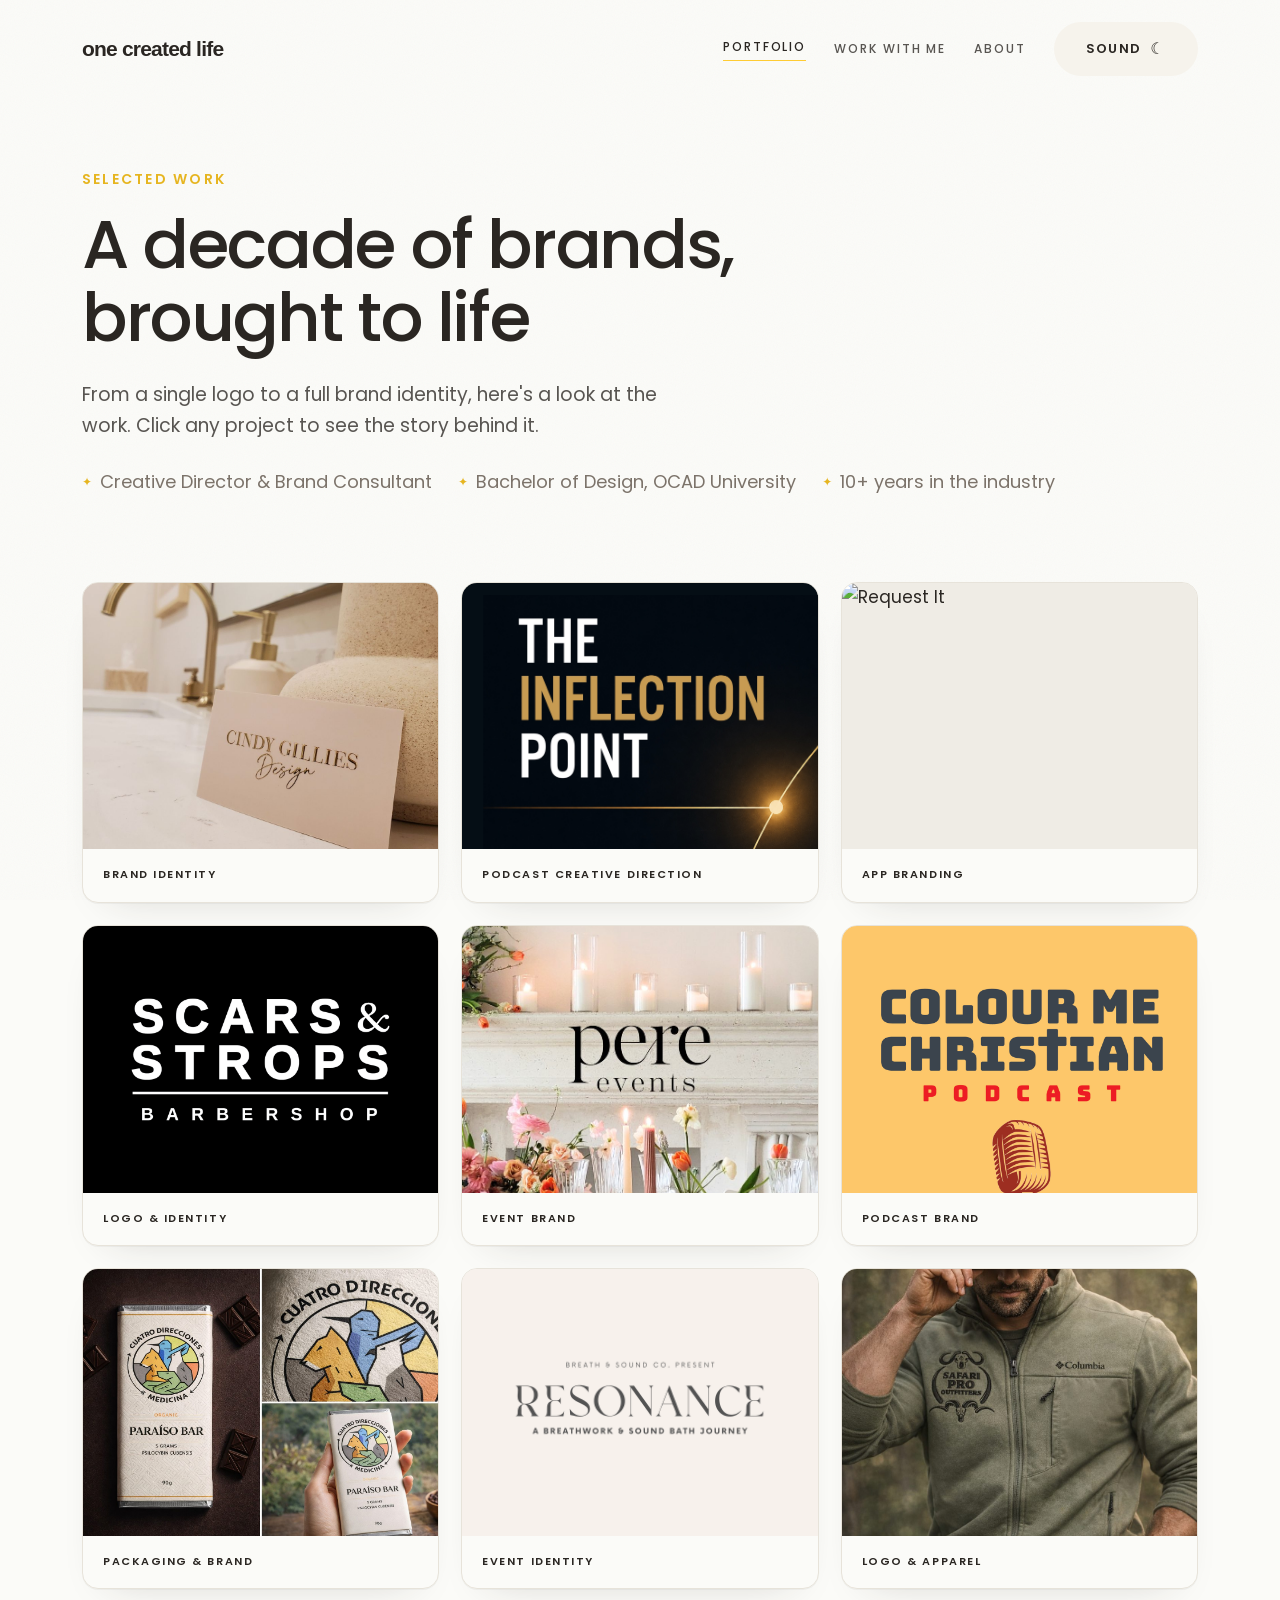
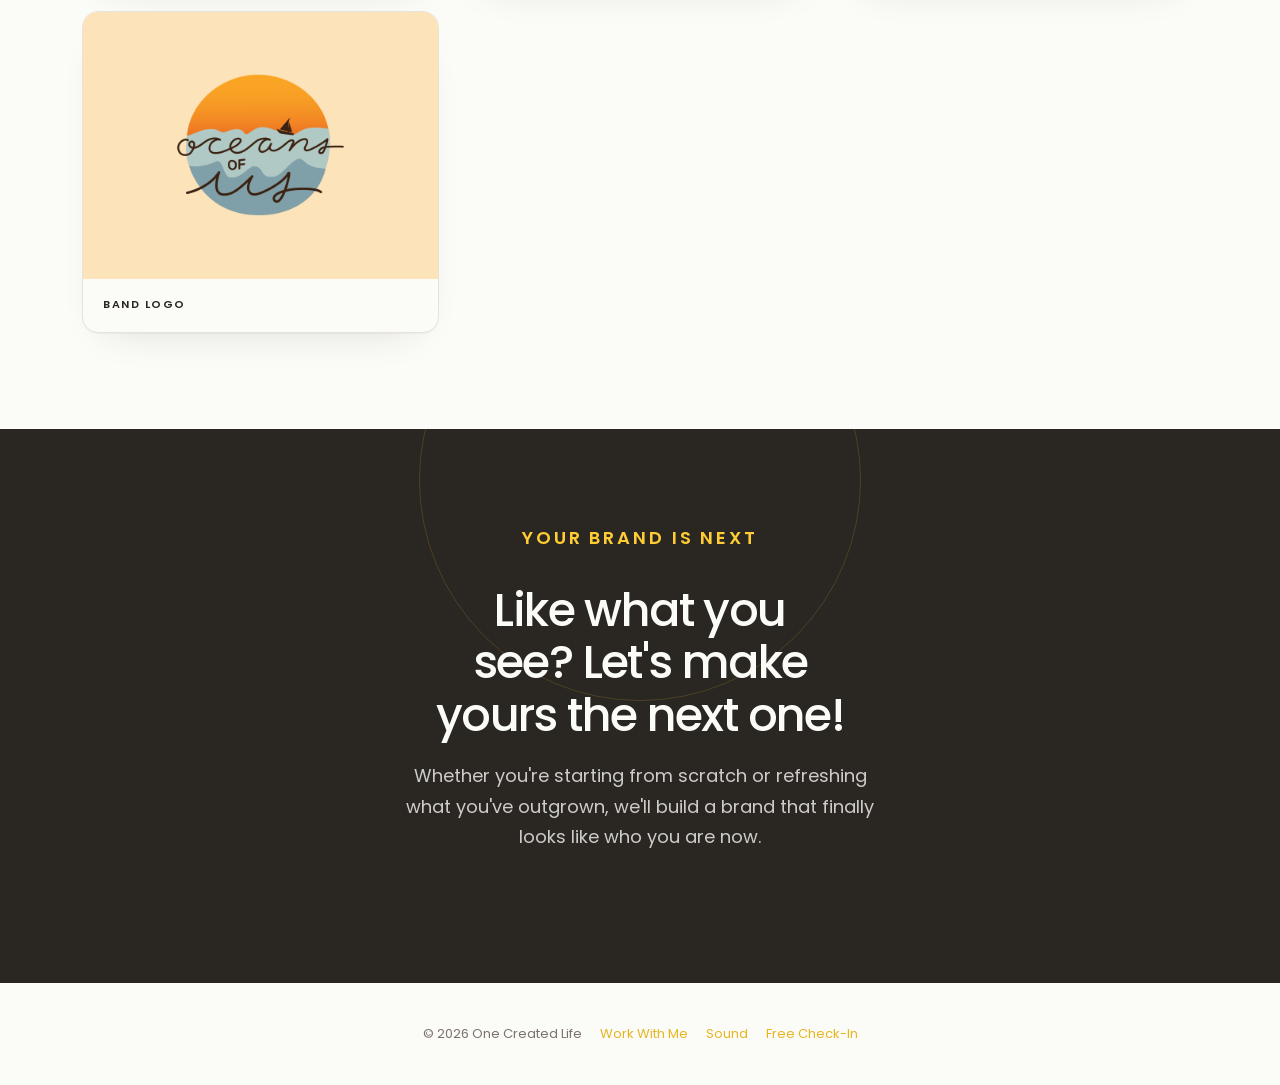
==== commit 23d3687d: "Use centred Request It portfolio artwork" ====
--- a/portfolio.html
+++ b/portfolio.html
@@ -50,14 +50,8 @@
   .wc-img.inflection{background:#050e15}
   .wc-img.inflection img{object-position:center;transform:translate(15%,36px) scale(1.18)}
   .wc-img.pere img{object-position:center 34%}
-  .wc-img.request{position:relative;background:#8ba7c7}
-  .wc-img.request img{position:absolute;inset:0}
-  .wc-img.request .request-bg{filter:blur(12px);transform:scale(1.08)}
-  .wc-img.request .request-focus{clip-path:inset(16% 24% 15% 24% round 12%)}
   .work-card:hover .wc-img img{transform:scale(1.045)}
   .work-card:hover .wc-img.inflection img{transform:translate(15%,36px) scale(1.22)}
-  .work-card:hover .wc-img.request .request-bg{filter:blur(12px);transform:scale(1.12)}
-  .work-card:hover .wc-img.request .request-focus{transform:none}
   .wc-img.contain img{object-fit:contain;padding:30px}
   .wc-img.oceans{background:#fde3b9}
   .wc-img.oceans img{transform:scale(1.15)}
@@ -137,7 +131,7 @@
       </a>
 
       <a class="work-card" data-reveal href="work/request-it.html">
-        <div class="wc-img request"><span class="wc-view">View →</span><img class="request-bg" src="assets/work/request-it.jpg" alt="" aria-hidden="true" loading="lazy" /><img class="request-focus" src="assets/work/request-it.jpg" alt="Request It" loading="lazy" /></div>
+        <div class="wc-img"><span class="wc-view">View →</span><img src="assets/work/request-it.jpg" alt="Request It" loading="lazy" /></div>
         <div class="wc-cap"><span class="wc-cat">App Branding</span></div>
       </a>
 
